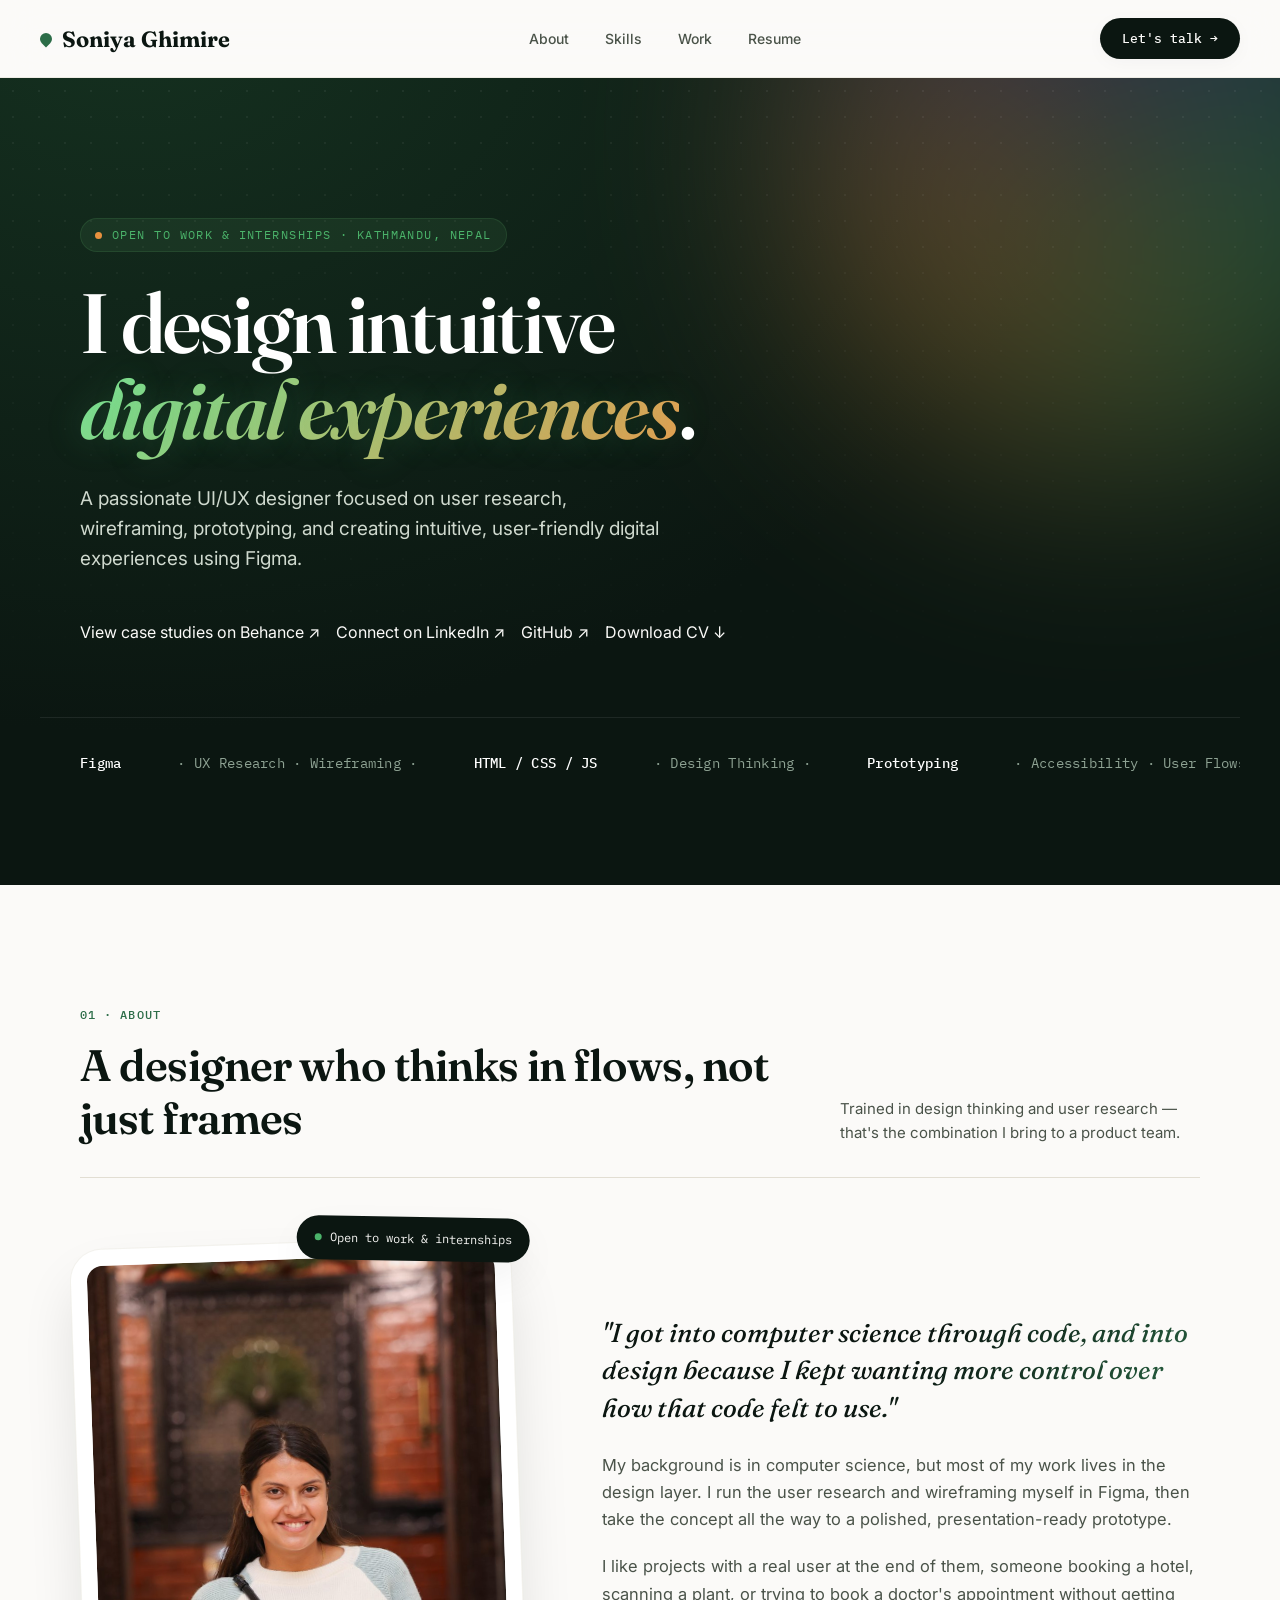
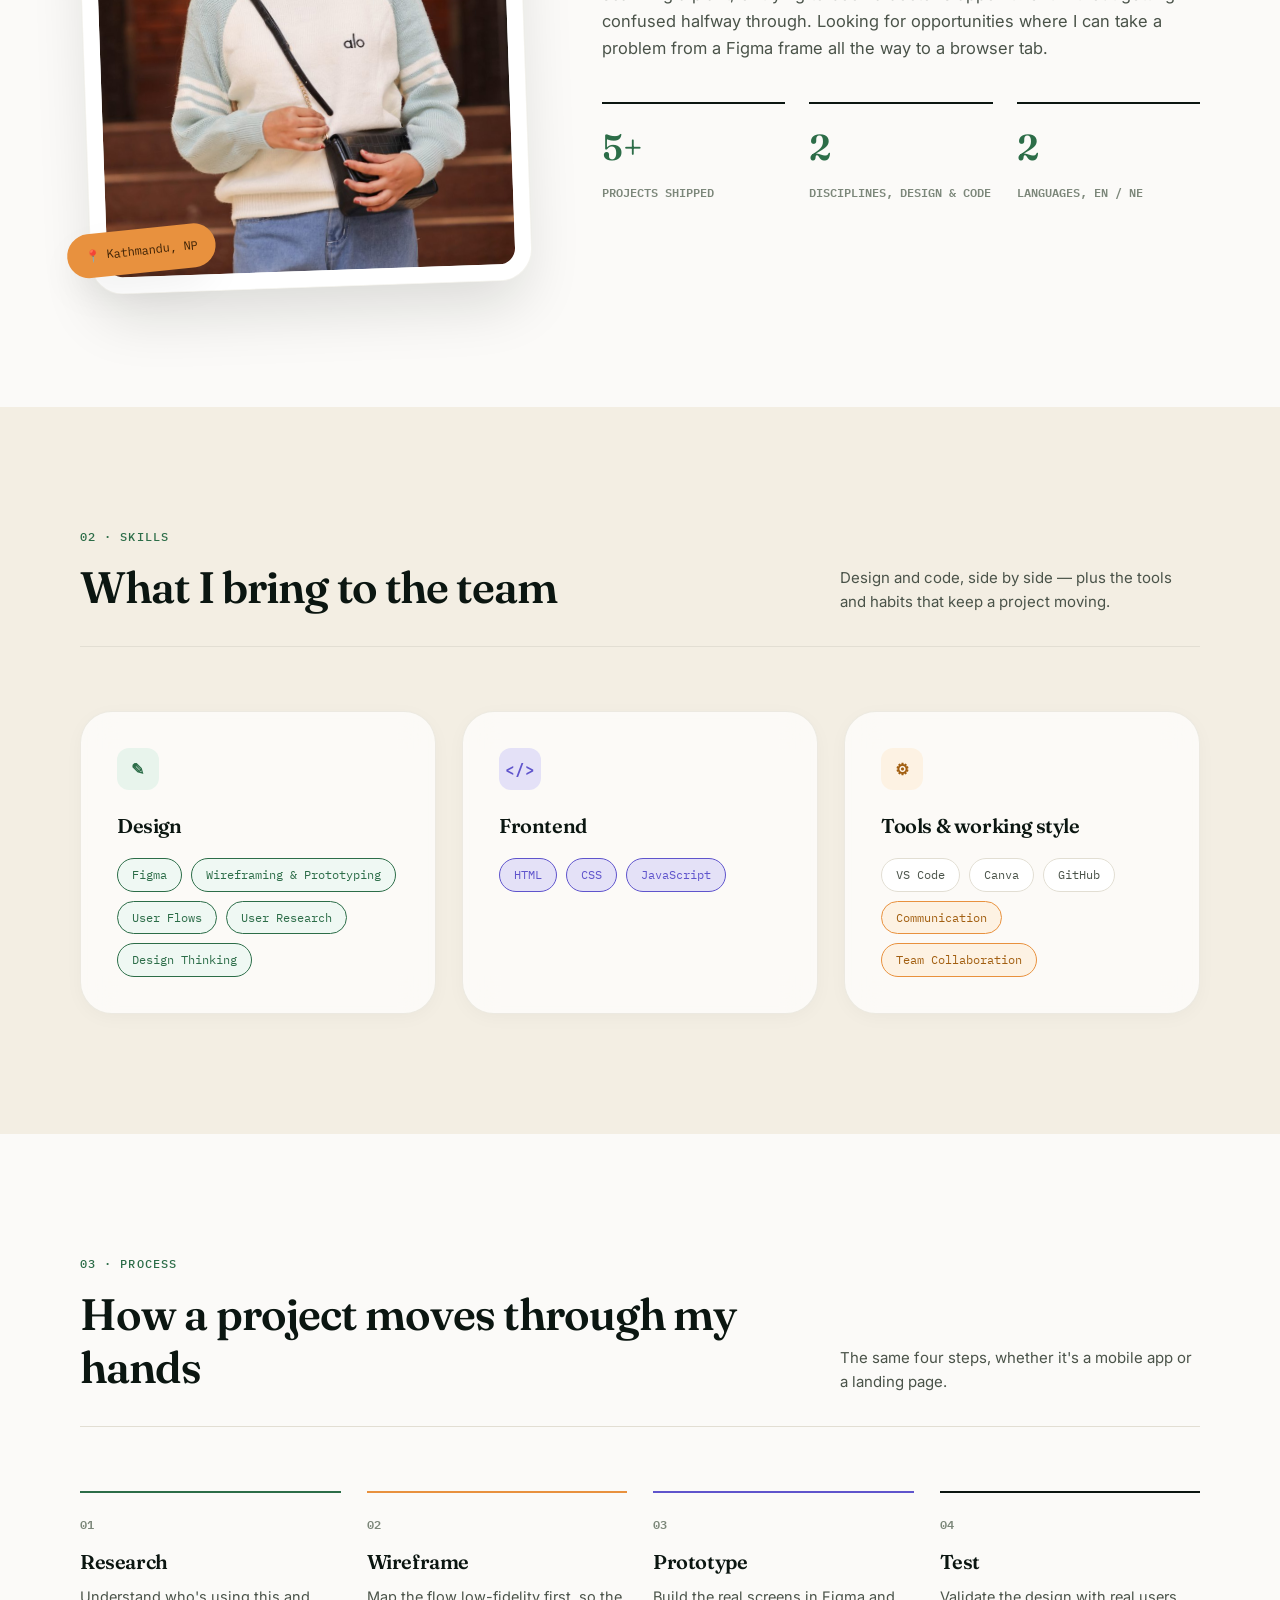
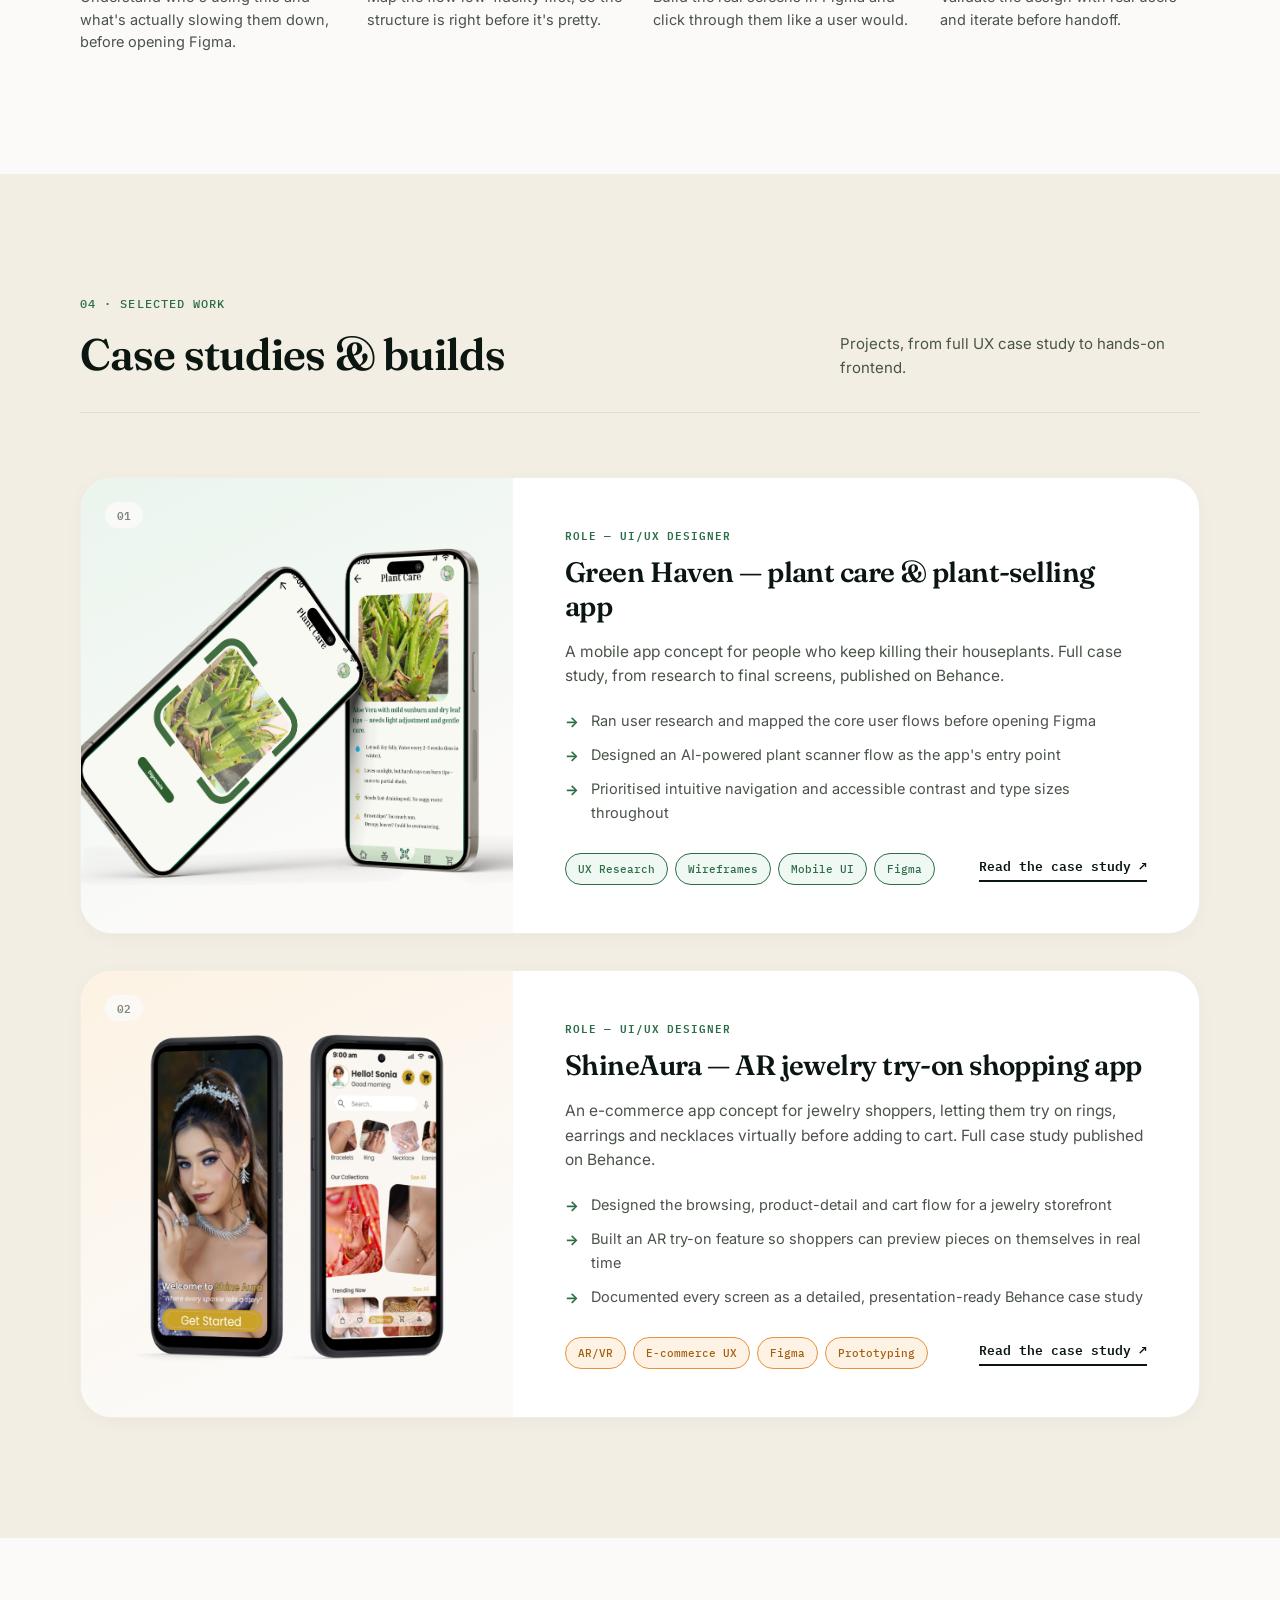
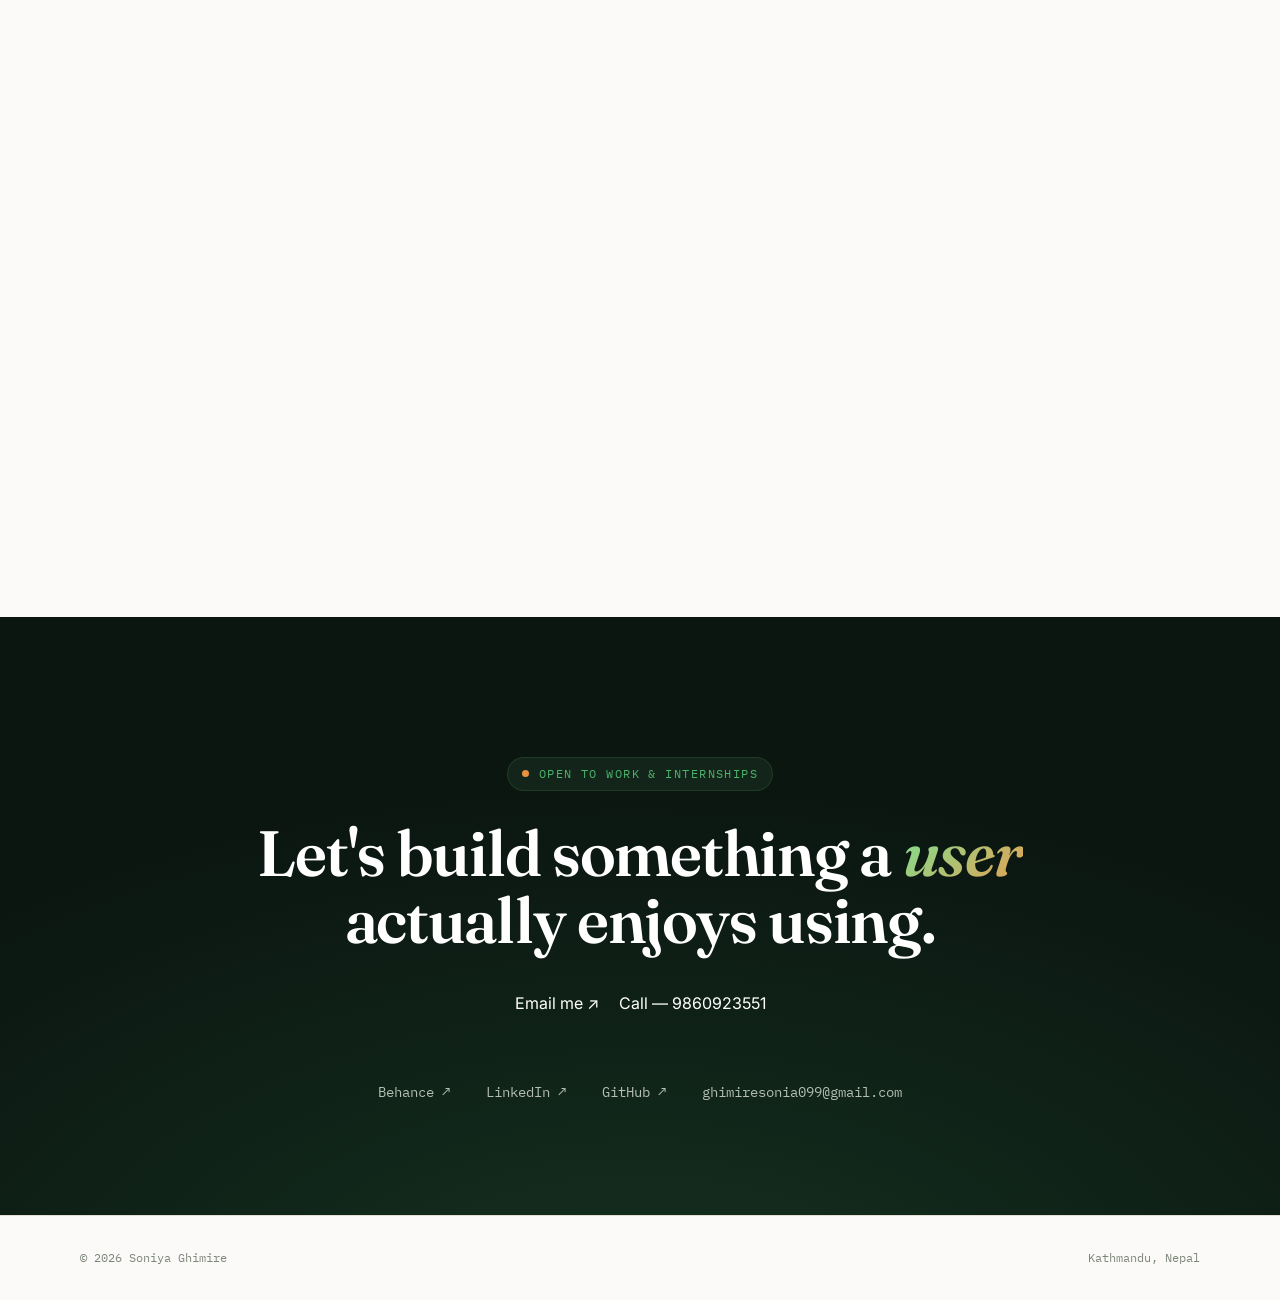
==== index.html @ 707508b6 "Update portfolio content" ====
<!DOCTYPE html>
<html lang="en">

<head>
  <meta charset="UTF-8">
  <meta name="viewport" content="width=device-width, initial-scale=1.0">
  <title>Soniya Ghimire — UI/UX &amp; Frontend Portfolio</title>
  <meta name="description"
    content="Soniya Ghimire — UI/UX designer. Case studies for Green Haven and ShineAura, built with Figma and shipped in code.">
  <link rel="icon" type="image/svg+xml"
    href="data:image/svg+xml,%3Csvg xmlns='http://www.w3.org/2000/svg' viewBox='0 0 100 100'%3E%3Crect width='100' height='100' rx='22' fill='%23122019'/%3E%3Ctext x='50' y='66' font-family='Georgia,serif' font-size='46' font-weight='700' fill='%235FB579' text-anchor='middle'%3ESG%3C/text%3E%3C/svg%3E">
  <!-- Social share preview: add a real image (e.g. images/og-cover.jpg, ~1200x630px — a clean shot of one of your Behance covers works well)
     and uncomment these two lines so links you share on LinkedIn/WhatsApp show a proper preview card instead of a blank one. -->
  <!-- <meta property="og:title" content="Soniya Ghimire — UI/UX & Frontend Portfolio"> -->
  <!-- <meta property="og:description" content="Case studies for Green Haven and ShineAura, designed in Figma and shipped in code."> -->
  <!-- <meta property="og:image" content="images/og-cover.jpg"> -->
  <!-- <meta property="og:type" content="website"> -->
  <link rel="preconnect" href="https://fonts.googleapis.com">
  <link rel="preconnect" href="https://fonts.gstatic.com" crossorigin>
  <link
    href="https://fonts.googleapis.com/css2?family=Fraunces:opsz,wght@9..144,300;9..144,450;9..144,600;9..144,680&family=Inter:wght@400;500;600;700&family=IBM+Plex+Mono:wght@400;500&display=swap"
    rel="stylesheet">
  <link rel="stylesheet" href="portfolio.css">
</head>

<body>

  <header>
    <div class="wrap nav">
      <div class="logo"><span class="logo-mark" aria-hidden="true"></span>Soniya Ghimire</div>
      <ul class="nav-links">
        <li><a href="#about">About</a></li>
        <li><a href="#skills">Skills</a></li>
        <li><a href="#work">Work</a></li>
        <li><a href="#resume">Resume</a></li>
      </ul>
      <a class="nav-cta" href="#contact">Let's talk →</a>
    </div>
  </header>

  <main>
    <!-- ================= HERO ================= -->
    <section class="hero">
      <div class="wrap hero-inner">
        <span class="eyebrow mono">Open to work &amp; internships · Kathmandu, Nepal</span>
        <h1>I design intuitive<br><em>digital experiences</em>.</h1>
        <p class="hero-sub">A passionate UI/UX designer focused on user research, wireframing, prototyping, and creating
          intuitive, user-friendly digital experiences using Figma.</p>
        <div class="hero-actions">
          <a class="btn btn-primary" href="https://www.behance.net/soniaghimire" target="_blank" rel="noopener">View
            case studies on Behance ↗</a>
          <a class="btn btn-ghost-dark" href="https://www.linkedin.com/in/sonia-ghimire-8943b5285" target="_blank"
            rel="noopener">Connect on LinkedIn ↗</a>
          <a class="btn btn-ghost-dark" href="https://github.com/ghimiresonia099" target="_blank" rel="noopener">
            GitHub ↗
          </a>
          <!-- CV DOWNLOAD: place your real CV PDF next to this HTML file named "Both.pdf",
             or replace the href with a Google Drive / Dropbox share link. -->
          <a class="btn btn-ghost-dark" href="Both.pdf" target="_blank" rel="noopener">Download CV ↓</a>
        </div>
      </div>
      <div class="wrap marquee-wrap">
        <div class="marquee mono" aria-hidden="true">
          <span><b>Figma</b> · UX Research · Wireframing · <b>HTML / CSS / JS</b> · Design Thinking · <b>Prototyping</b>
            · Accessibility · User Flows · GitHub ·</span>
          <span><b>Figma</b> · UX Research · Wireframing · <b>HTML / CSS / JS</b> · Design Thinking · <b>Prototyping</b>
            · Accessibility · User Flows · GitHub ·</span>
        </div>
      </div>
    </section>

    <!-- ================= ABOUT (photo lives here) ================= -->
    <section class="section-pad about" id="about">
      <div class="wrap">
        <div class="section-head reveal">
          <div>
            <span class="section-tag">01 · About</span>
            <h2>A designer who thinks in flows, not just frames</h2>
          </div>
          <p>Trained in design thinking and user research — that's the combination I bring to a product team.</p>
        </div>

        <div class="about-grid">
          <div class="about-photo-wrap reveal">
            <div class="about-photo-card">
              <div class="about-photo">
                <!-- Embedded so the photo always renders, even without an images/ folder next to this file -->
                <img
                  src="[data-uri]"
                  alt="Portrait of Soniya Ghimire">
              </div>
              <span class="badge-float badge-top"><span class="dot"></span>Open to work &amp; internships</span>
              <span class="badge-float badge-bottom">📍 Kathmandu, NP</span>
            </div>
          </div>

          <div class="about-copy reveal">
            <p class="kicker">"I got into computer science through code, and into design because I kept wanting more
              control over how that code felt to use."</p>
            <p>My background is in computer science, but most of my work lives in the design layer. I run the user
              research and wireframing myself in Figma, then take the concept all the way to a polished,
              presentation-ready prototype.</p>
            <p>I like projects with a real user at the end of them, someone booking a hotel, scanning a plant, or
              trying to book a doctor's appointment without getting confused halfway through. Looking for opportunities
              where I can take a problem from a Figma frame all the way to a browser tab.</p>

            <div class="stat-row">
              <div class="stat"><b>5+</b><span>Projects shipped</span></div>
              <div class="stat"><b>2</b><span>Disciplines, design &amp; code</span></div>
              <div class="stat"><b>2</b><span>Languages, EN / NE</span></div>
            </div>
          </div>
        </div>
      </div>
    </section>

    <!-- ================= SKILLS ================= -->
    <section class="section-pad" id="skills" style="background:var(--cream-2);">
      <div class="wrap">
        <div class="section-head reveal">
          <div>
            <span class="section-tag">02 · Skills</span>
            <h2>What I bring to the team</h2>
          </div>
          <p>Design and code, side by side — plus the tools and habits that keep a project moving.</p>
        </div>

        <div class="skills-grid reveal">
          <div class="skill-card emerald">
            <div class="icon-dot mono">✎</div>
            <h3>Design</h3>
            <div class="chips">
              <span class="chip emerald">Figma</span>
              <span class="chip emerald">Wireframing &amp; Prototyping</span>
              <span class="chip emerald">User Flows</span>
              <span class="chip emerald">User Research</span>
              <span class="chip emerald">Design Thinking</span>
            </div>
          </div>

          <div class="skill-card violet">
            <div class="icon-dot mono">&lt;/&gt;</div>
            <h3>Frontend</h3>
            <div class="chips">
              <span class="chip violet">HTML</span>
              <span class="chip violet">CSS</span>
              <span class="chip violet">JavaScript</span>
            </div>
          </div>

          <div class="skill-card apricot">
            <div class="icon-dot mono">⚙</div>
            <h3>Tools &amp; working style</h3>
            <div class="chips">
              <span class="chip">VS Code</span>
              <span class="chip">Canva</span>
              <span class="chip">GitHub</span>
              <span class="chip apricot">Communication</span>
              <span class="chip apricot">Team Collaboration</span>
            </div>
          </div>
        </div>
      </div>
    </section>

    <!-- ================= PROCESS ================= -->
    <section class="section-pad">
      <div class="wrap">
        <div class="section-head reveal">
          <div>
            <span class="section-tag">03 · Process</span>
            <h2>How a project moves through my hands</h2>
          </div>
          <p>The same four steps, whether it's a mobile app or a landing page.</p>
        </div>

        <div class="process-grid reveal">
          <div class="process-step">
            <span class="process-num mono">01</span>
            <h3>Research</h3>
            <p>Understand who's using this and what's actually slowing them down, before opening Figma.</p>
          </div>
          <div class="process-step">
            <span class="process-num mono">02</span>
            <h3>Wireframe</h3>
            <p>Map the flow low-fidelity first, so the structure is right before it's pretty.</p>
          </div>
          <div class="process-step">
            <span class="process-num mono">03</span>
            <h3>Prototype</h3>
            <p>Build the real screens in Figma and click through them like a user would.</p>
          </div>
          <div class="process-step">
            <span class="process-num mono">04</span>
            <h3>Test</h3>
            <p>Validate the design with real users and iterate before handoff.</p>
          </div>
        </div>
      </div>
    </section>

    <section class="section-pad work" id="work">
      <div class="wrap">
        <div class="section-head reveal">
          <div>
            <span class="section-tag">04 · Selected Work</span>
            <h2>Case studies &amp; builds</h2>
          </div>
          <p>Projects, from full UX case study to hands-on frontend.</p>
        </div>

        <div class="work-list">

          <!-- Green Haven -->
          <article class="work-card reveal">
            <div class="work-visual">
              <span class="work-index mono">01</span>

              <img src="images/green.jpg" alt="Green Haven plant care app mockup screens">



            </div>
            <div class="work-body">
              <span class="work-role mono">Role — UI/UX Designer</span>
              <h3>Green Haven — plant care &amp; plant-selling app</h3>
              <p>A mobile app concept for people who keep killing their houseplants. Full case study, from research to
                final screens, published on Behance.</p>
              <ul class="work-list-items">
                <li>Ran user research and mapped the core user flows before opening Figma</li>
                <li>Designed an AI-powered plant scanner flow as the app's entry point</li>
                <li>Prioritised intuitive navigation and accessible contrast and type sizes throughout</li>
              </ul>
              <div class="work-footer">
                <div class="work-tags">
                  <span class="chip emerald">UX Research</span>
                  <span class="chip emerald">Wireframes</span>
                  <span class="chip emerald">Mobile UI</span>
                  <span class="chip emerald">Figma</span>
                </div>
                <a class="work-link" href="https://www.behance.net/gallery/231453315/GreenHeaven-Plant-App-UIUX-Design"
                  target="_blank" rel="noopener">Read the case study ↗</a>
              </div>
            </div>
          </article>

          <!-- ShineAura -->
          <article class="work-card reveal">
            <div class="work-visual v-apricot">
              <span class="work-index mono">02</span>

              <img src="images/shineaura.png" alt="ShineAura AR jewelry try-on app mockup screens">

            </div>
            <div class="work-body">
              <span class="work-role mono">Role — UI/UX Designer</span>
              <h3>ShineAura — AR jewelry try-on shopping app</h3>
              <p>An e-commerce app concept for jewelry shoppers, letting them try on rings, earrings and necklaces
                virtually before adding to cart. Full case study published on Behance.</p>
              <ul class="work-list-items">
                <li>Designed the browsing, product-detail and cart flow for a jewelry storefront</li>
                <li>Built an AR try-on feature so shoppers can preview pieces on themselves in real time</li>
                <li>Documented every screen as a detailed, presentation-ready Behance case study</li>
              </ul>
              <div class="work-footer">
                <div class="work-tags">
                  <span class="chip apricot">AR/VR</span>
                  <span class="chip apricot">E-commerce UX</span>
                  <span class="chip apricot">Figma</span>
                  <span class="chip apricot">Prototyping</span>
                </div>
                <a class="work-link"
                  href="https://www.behance.net/gallery/252383033/ShineAura-AR-Jewelry-Try-On-Shopping-App"
                  target="_blank" rel="noopener">Read the case study ↗</a>
              </div>
            </div>
          </article>

        </div>
      </div>
    </section>

    <!-- ================= RESUME ================= -->
    <section class="section-pad" id="resume">
      <div class="wrap">
        <div class="section-head reveal">
          <div>
            <span class="section-tag">05 · Resume</span>
            <h2>Everything in one page</h2>
          </div>
          <p>Skills, tools and project history, ready to attach to an application.</p>
        </div>

        <div class="resume-card reveal" style="max-width:640px;">
          <div>
            <h3>Want the full resume?</h3>
            <p>Every project, tool and detail from this page, laid out as a one-page CV — ready to download or attach
              directly.</p>
          </div>
          <!-- Same file as the hero button above — keep both pointing at the same PDF -->
          <a class="btn btn-primary" href="Both.pdf" target="_blank" rel="noopener">Download CV (PDF) ↓</a>
        </div>
      </div>
    </section>

    <!-- ================= CONTACT ================= -->
    <section class="contact" id="contact">
      <div class="wrap">
        <span class="eyebrow mono">Open to work &amp; internships</span>
        <h2>Let's build something a <em>user</em><br>actually enjoys using.</h2>
        <div class="contact-actions">
          <a class="btn btn-primary" href="mailto:ghimiresonia099@gmail.com">Email me ↗</a>
          <a class="btn btn-ghost-dark" href="tel:9860923551">Call — 9860923551</a>
        </div>
        <div class="contact-links">
          <a href="https://www.behance.net/soniaghimire" target="_blank" rel="noopener">Behance ↗</a>
          <a href="https://www.linkedin.com/in/sonia-ghimire-8943b5285" target="_blank" rel="noopener">LinkedIn ↗</a>
          <a href="https://github.com/ghimiresonia099" target="_blank" rel="noopener">GitHub ↗</a>
          <a href="mailto:ghimiresonia099@gmail.com">ghimiresonia099@gmail.com</a>
        </div>
      </div>
    </section>
  </main>

  <footer>
    <div class="wrap footer-row">
      <span>© 2026 Soniya Ghimire</span>
      <span>Kathmandu, Nepal</span>
    </div>
  </footer>

  <script>
    var els = document.querySelectorAll('.reveal');
    if ('IntersectionObserver' in window) {
      var io = new IntersectionObserver(function (entries) {
        entries.forEach(function (e) {
          if (e.isIntersecting) { e.target.classList.add('in'); io.unobserve(e.target); }
        });
      }, { threshold: 0.12 });
      els.forEach(function (el) { io.observe(el); });
    } else {
      els.forEach(function (el) { el.classList.add('in'); });
    }
  </script>

</body>

</html>
---- portfolio.css ----
:root{
  --ink:#0b1611;
  --ink-2:#13241b;
  --paper:#fbfaf8;
  --paper-card:#ffffff;
  --cream-2:#f3eee3;
  --emerald:#2c6d48;
  --emerald-bright:#4bb36a;
  --apricot:#e8913e;
  --apricot-2:#fcd1a3;
  --violet:#5f54cc;
  --violet-2:#e4e1f7;
  --line:#e2ded3;
  --line-dark:rgba(255,255,255,0.08);
  --text-soft:#4a5349;
  --text-faint:#7c877a;
  
  --radius:16px;
  --radius-sm:8px;
  --radius-lg:32px;
  --radius-full:9999px;
  
  --shadow-sm:0 4px 20px -2px rgba(11,22,17,0.04);
  --shadow-md:0 16px 40px -6px rgba(11,22,17,0.08);
  --shadow-lg:0 30px 60px -10px rgba(11,22,17,0.14);
  
  --transition:all 0.4s cubic-bezier(0.16, 1, 0.3, 1);
}

*{box-sizing:border-box;}
html{scroll-behavior:smooth;}
@media (prefers-reduced-motion: reduce){
  html{scroll-behavior:auto;}
  *{animation-duration:0.001ms !important; animation-iteration-count:1 !important; transition-duration:0.001ms !important;}
}

body{
  margin:0;
  background:var(--paper);
  color:var(--ink);
  font-family:'Inter',sans-serif;
  font-size:16px;
  line-height:1.65;
  -webkit-font-smoothing:antialiased;
  overflow-x:hidden;
}

/* Custom Scrollbar */
::-webkit-scrollbar {
  width: 10px;
}
::-webkit-scrollbar-track {
  background: var(--paper);
}
::-webkit-scrollbar-thumb {
  background: var(--line);
  border-radius: var(--radius-full);
  border: 3px solid var(--paper);
}
::-webkit-scrollbar-thumb:hover {
  background: var(--text-faint);
}

a{color:inherit; transition:var(--transition); text-decoration:none;}
img{max-width:100%; display:block;}
::selection{background:var(--emerald-bright); color:#000;}
.mono{font-family:'IBM Plex Mono',monospace; letter-spacing:0.02em;}
.wrap{max-width:1200px; margin:0 auto; padding:0 40px;}
h1,h2,h3{font-family:'Fraunces',serif; font-weight:600; letter-spacing:-0.02em; margin:0; line-height:1.2;}
em{font-style:italic;}

a:focus-visible, button:focus-visible{outline:2px solid var(--violet); outline-offset:3px;}

.reveal{opacity:0; transform:translateY(30px); transition:opacity 1.2s cubic-bezier(0.16, 1, 0.3, 1), transform 1.2s cubic-bezier(0.16, 1, 0.3, 1);}
.reveal.in{opacity:1; transform:translateY(0);}

/* ================= HEADER ================= */
header{
  position:sticky; top:0; z-index:60;
  background:rgba(251,250,248,0.75);
  backdrop-filter:blur(20px);
  border-bottom:1px solid rgba(226,222,211,0.5);
  transition: var(--transition);
}
.nav{display:flex; align-items:center; justify-content:space-between; padding:18px 0;}
.logo{display:flex; align-items:center; gap:10px; font-family:'Fraunces',serif; font-weight:680; font-size:22px; cursor: pointer; transition:var(--transition); position:relative;}
.logo:hover {transform: translateY(-1px);}
.logo-mark{width:12px; height:12px; background:var(--emerald); border-radius:50% 50% 50% 0; transform:rotate(-45deg); transition:var(--transition);}
.logo:hover .logo-mark {transform: rotate(135deg); background: var(--apricot);}

.nav-links{display:flex; gap:36px; list-style:none; margin:0; padding:0; font-size:14px; font-weight:500;}
.nav-links a{text-decoration:none; color:var(--text-soft); position:relative; padding:6px 0;}
.nav-links a::after {
  content: "";
  position: absolute;
  bottom: 0; left: 0;
  width: 0; height: 2px;
  background: var(--emerald);
  transition: var(--transition);
}
.nav-links a:hover{color:var(--ink);}
.nav-links a:hover::after{width:100%;}

.nav-cta{
  font-family:'IBM Plex Mono',monospace; font-size:13px; font-weight:500;
  padding:10px 22px; background:var(--ink); color:var(--paper);
  border-radius:var(--radius-full); text-decoration:none; 
  box-shadow:var(--shadow-sm);
  display: inline-block;
}
.nav-cta:hover, .nav-cta:focus-visible{
  background:var(--emerald); 
  transform:translateY(-2px); 
  box-shadow:0 8px 20px rgba(44,109,72,0.25);
}

/* ================= HERO (dark) ================= */
.hero{
  position:relative;
  background:radial-gradient(120% 140% at 10% -10%, #153120 0%, var(--ink) 65%);
  color:var(--paper);
  overflow:hidden;
  padding:140px 0 110px;
}
.hero::before{
  content:"";
  position:absolute;
  top:-280px; right:-180px;
  width:680px; height:680px;
  background:conic-gradient(from 120deg, var(--emerald-bright), var(--apricot), var(--violet), var(--emerald-bright));
  filter:blur(110px);
  opacity:0.35;
  border-radius:50%;
  pointer-events:none;
  animation: orbPulse 16s ease-in-out infinite alternate;
}
@keyframes orbPulse {
  0% { transform: scale(1) rotate(0deg); opacity: 0.3; }
  50% { transform: scale(1.1) rotate(180deg); opacity: 0.4; }
  100% { transform: scale(0.9) rotate(360deg); opacity: 0.35; }
}
.hero::after{
  content:"";
  position:absolute;
  inset:0;
  background-image:radial-gradient(rgba(255,255,255,0.06) 1px, transparent 1px);
  background-size:26px 26px;
  -webkit-mask-image:linear-gradient(to bottom, black, transparent 80%);
  mask-image:linear-gradient(to bottom, black, transparent 80%);
  pointer-events:none;
}
.hero-inner{position:relative; z-index:2;}
.eyebrow{
  display:inline-flex; align-items:center; gap:10px;
  font-size:12px; text-transform:uppercase; letter-spacing:0.12em;
  color:var(--emerald-bright); margin-bottom:28px;
  background: rgba(95,179,106,0.1); padding: 6px 14px; border-radius: var(--radius-full);
  border: 1px solid rgba(95,179,106,0.15);
}
.eyebrow::before{content:""; width:7px; height:7px; border-radius:50%; background:var(--apricot); flex-shrink:0; animation: indicatorPulse 2s infinite;}
@keyframes indicatorPulse {
  0% { transform: scale(0.8); opacity: 0.5; }
  50% { transform: scale(1.2); opacity: 1; }
  100% { transform: scale(0.8); opacity: 0.5; }
}
.hero h1{
  font-size:clamp(46px, 6.8vw, 84px);
  line-height:1.02;
  max-width:980px;
  color:#fff;
}
.hero h1 em{
  color:var(--emerald-bright); 
  font-family:'Fraunces',serif; 
  text-shadow: 0 0 35px rgba(75,179,106,0.25);
  background: linear-gradient(135deg, #74e596 0%, #eb9d4f 100%);
  -webkit-background-clip: text;
  -webkit-text-fill-color: transparent;
}
.hero-sub{
  max-width:580px; margin:32px 0 44px; color:#cfd9ce; font-size:19px; line-height:1.6;
}
.hero-actions{display:flex; gap:16px; flex-wrap:wrap; margin-bottom:72px;}

/* marquee */
.marquee-wrap{
  border-top:1px solid var(--line-dark);
  padding-top:34px;
  overflow:hidden;
  position:relative;
  z-index:2;
}
.marquee{
  display:flex; gap:56px; white-space:nowrap;
  animation:scroll 32s linear infinite;
  font-family:'IBM Plex Mono',monospace;
  font-size:14px; color:#8ea293;
}
.marquee span{display:flex; align-items:center; gap:56px;}
.marquee b{color:#fff; font-weight:500;}
@keyframes scroll{ from{transform:translateX(0);} to{transform:translateX(-50%);} }

/* ================= SECTION SHARED ================= */
section{position:relative;}
.section-pad{padding:120px 0;}
.section-head{
  display:flex; justify-content:space-between; align-items:flex-end; gap:32px;
  margin-bottom:64px; border-bottom:1px solid var(--line); padding-bottom:32px;
}
.section-tag{
  font-family:'IBM Plex Mono',monospace; font-size:12px; color:var(--emerald);
  text-transform:uppercase; letter-spacing:0.09em; display:block; margin-bottom:14px;
  font-weight: 500;
}
.section-head h2{font-size:clamp(30px, 3.6vw, 44px); color: var(--ink);}
.section-head p{max-width:360px; color:var(--text-soft); font-size:15px; margin:0; line-height:1.6;}

/* ================= ABOUT ================= */
.about{background:var(--paper);}
.about-grid{
  display:grid;
  grid-template-columns:0.85fr 1.15fr;
  gap:80px;
  align-items:center;
}
.about-photo-wrap{position:relative;}
.about-photo-card{
  position:relative;
  background:var(--paper-card);
  border-radius:var(--radius-lg);
  padding:16px;
  box-shadow:var(--shadow-lg);
  transform:rotate(-2deg);
  border: 1px solid rgba(226,222,211,0.4);
  transition: var(--transition);
}
.about-photo-card:hover {
  transform: rotate(0deg) scale(1.02);
}
.about-photo{
  border-radius:var(--radius);
  overflow:hidden;
}
.about-photo img{width:100%; height:auto; display:block;}
.badge-float{
  position:absolute;
  background:var(--ink);
  color:var(--paper);
  font-family:'IBM Plex Mono',monospace;
  font-size:12px;
  padding:12px 18px;
  border-radius:var(--radius-full);
  display:flex;
  align-items:center;
  gap:8px;
  box-shadow:var(--shadow-md);
  white-space:nowrap;
  animation: badgeFloatY 4s ease-in-out infinite alternate;
}
.badge-float .dot{width:7px; height:7px; border-radius:50%; background:var(--emerald-bright); flex-shrink:0;}
.badge-top{
  top:-22px; right:-20px; 
  transform:rotate(3deg);
}
.badge-bottom{
  bottom:20px; left:-24px; 
  background:var(--apricot); color:#3c2105; 
  transform:rotate(-4deg);
  animation-name: badgeFloatX;
  animation-duration: 4.5s;
}
@keyframes badgeFloatY {
  0% { transform: translateY(0) rotate(3deg); }
  100% { transform: translateY(-8px) rotate(1deg); }
}
@keyframes badgeFloatX {
  0% { transform: translateY(0) rotate(-4deg); }
  100% { transform: translateY(-8px) rotate(-2deg); }
}

.about-copy .kicker{
  font-family:'Fraunces',serif; font-style:italic; font-size:26px; font-weight:450;
  color:var(--ink); line-height:1.45; margin:0 0 24px;
  background: linear-gradient(135deg, var(--ink) 50%, var(--emerald) 100%);
  -webkit-background-clip: text;
  -webkit-text-fill-color: transparent;
}
.about-copy p{color:var(--text-soft); font-size:16.5px; margin:0 0 20px;}
.stat-row{
  display:grid; grid-template-columns:repeat(3,1fr);
  gap:24px; margin:40px 0 10px;
}
.stat{
  border-top:2px solid var(--ink); padding-top:14px;
}
.stat b{display:block; font-family:'Fraunces',serif; font-size:36px; font-weight:600; color: var(--emerald);}
.stat span{font-family:'IBM Plex Mono',monospace; font-size:11.5px; color:var(--text-faint); text-transform:uppercase; font-weight:600;}

/* ================= SKILLS ================= */
.skills-grid{
  display:grid; grid-template-columns:repeat(3,1fr); gap:26px;
}
.skill-card{
  background:rgba(255,255,255,0.7); 
  backdrop-filter: blur(16px);
  border-radius:var(--radius-lg); padding:36px;
  border:1px solid rgba(226,222,211,0.6);
  box-shadow: var(--shadow-sm);
  transition: var(--transition);
}
.skill-card:hover {
  transform: translateY(-6px);
  box-shadow: var(--shadow-md);
  background: var(--paper-card);
}
.skill-card h3{font-size:20px; margin-bottom:20px;}
.icon-dot{
  width:42px; height:42px; border-radius:12px;
  display:flex; align-items:center; justify-content:center;
  font-size:16px; margin-bottom:24px; font-weight:600;
}
.skill-card.emerald .icon-dot{background:#e8f4ec; color:var(--emerald);}
.skill-card.violet .icon-dot{background:var(--violet-2); color:var(--violet);}
.skill-card.apricot .icon-dot{background:#fdf2e3; color:#a25f11;}

/* ================= PROCESS ================= */
.process-grid{
  display:grid; grid-template-columns:repeat(4,1fr); gap:26px;
}
.process-step{
  border-top:2px solid var(--line); 
  padding-top:22px; position:relative;
  transition: var(--transition);
}
.process-step:hover {
  border-color: var(--ink);
  transform: translateY(-4px);
}
.process-num{
  font-size:12px; color:var(--text-faint); display:block; margin-bottom:16px; font-weight: 600;
}
.process-step h3{font-size:20px; margin-bottom:12px;}
.process-step p{color:var(--text-soft); font-size:14.5px; margin:0; line-height:1.55;}

.process-step:nth-child(1){border-top-color:var(--emerald);}
.process-step:nth-child(2){border-top-color:var(--apricot);}
.process-step:nth-child(3){border-top-color:var(--violet);}
.process-step:nth-child(4){border-top-color:var(--ink);}

.chips{display:flex; flex-wrap:wrap; gap:9px;}
.chip{
  font-family:'IBM Plex Mono',monospace; font-size:12px; padding:6px 14px;
  border:1px solid var(--line); border-radius:var(--radius-full); color:var(--text-soft); background:var(--paper-card);
  transition: var(--transition);
}
.chip:hover {
  border-color: var(--text-faint);
  transform: translateY(-1px);
}
.chip.emerald{border-color:var(--emerald); color:var(--emerald); background:#eff8f3;}
.chip.violet{border-color:var(--violet); color:var(--violet); background:var(--violet-2);}
.chip.apricot{border-color:var(--apricot); color:#a25f11; background:#fdf2e3;}

/* ================= WORK ================= */
.work{background:var(--cream-2);}
.work-list{display:flex; flex-direction:column; gap:36px;}
.work-card{
  position:relative;
  padding:0;
  background:var(--paper-card);
  border-radius:var(--radius-lg);
  overflow:hidden;
  display:grid;
  grid-template-columns:0.85fr 1.35fr;
  box-shadow: var(--shadow-sm);
  border: 1px solid rgba(226,222,211,0.5);
  transition:var(--transition);
}
.work-card:hover{
  transform:translateY(-8px); 
  box-shadow:var(--shadow-lg);
}
.work-visual{
  position:relative;
  min-height:100%;
  display:flex; align-items:center; justify-content:center;
  padding:0;
  background:linear-gradient(155deg, #eaf5ee, #fbfaf8 75%);
  overflow:hidden;
}
.work-visual.v-apricot{background:linear-gradient(155deg, #fdf2e3, #fbfaf8 75%);}
.work-visual.v-violet{background:linear-gradient(155deg, var(--violet-2), #fbfaf8 75%);}

.work-visual img{
  width:100%;
  height:100%;
  min-height:280px;
  object-fit:cover;
  object-position:top center;
  transition: var(--transition);
}
.work-card:hover .work-visual img {
  transform: scale(1.04);
}
.work-visual svg{width:100%; max-width:150px; height:auto;}
.work-index{
  position:absolute; top:24px; left:24px;
  font-family:'IBM Plex Mono',monospace; font-size:11px; color:var(--text-faint);
  background:rgba(251,250,248,0.9);
  backdrop-filter: blur(8px);
  padding:4px 12px;
  border-radius:var(--radius-full);
  z-index:2;
  font-weight: 600;
}
.work-body{padding:48px 52px;}
.work-role{
  font-family:'IBM Plex Mono',monospace; font-size:11px; text-transform:uppercase;
  letter-spacing:0.08em; color:var(--emerald); margin-bottom:12px; display:block;
  font-weight:600;
}
.work-body h3{font-size:28px; margin-bottom:16px;}
.work-body p{color:var(--text-soft); font-size:15.5px; margin:0 0 20px; line-height:1.6;}

.work-list-items{list-style:none; margin:0 0 28px; padding:0; display:flex; flex-direction:column; gap:10px;}
.work-list-items li{display:flex; gap:12px; font-size:14.5px; color:var(--text-soft); align-items: flex-start;}
.work-list-items li::before{
  content:"→"; color:var(--emerald); flex-shrink:0; font-weight: bold;
  transform: translateY(1px);
}
.work-footer{display:flex; align-items:center; justify-content:space-between; flex-wrap:wrap; gap:16px;}
.work-tags{display:flex; flex-wrap:wrap; gap:7px;}
.work-tags .chip{font-size:11px; padding:6px 12px; font-weight:500;}
.work-link{
  font-family:'IBM Plex Mono',monospace; font-size:13px; font-weight:600; text-decoration:none;
  display:inline-flex; align-items:center; gap:7px; color:var(--ink);
  border-bottom:2.5px solid var(--ink); padding-bottom:3px;
  transition:var(--transition); white-space:nowrap;
}
.work-link:hover, .work-link:focus-visible{color:var(--emerald); border-color:var(--emerald); transform: translateX(2px);}

.more-grid{
  display:grid; grid-template-columns:repeat(4,1fr); gap:18px; margin-top:56px;
}
.more-item{
  background:var(--paper-card); border-radius:var(--radius); padding:26px 22px;
  border:1px solid var(--line);
  transition: var(--transition);
}
.more-item:hover{
  transform: translateY(-4px);
  box-shadow: var(--shadow-sm);
}
.more-item .mono{font-size:11px; color:var(--text-faint); text-transform:uppercase; display:block; margin-bottom:10px; font-weight:600;}
.more-item h4{font-family:'Inter',sans-serif; font-weight:600; font-size:15px; margin:0 0 8px;}
.more-item p{font-size:13px; color:var(--text-soft); margin:0; line-height:1.5;}

/* ================= RESUME ================= */
.split{display:grid; grid-template-columns:1fr 1fr; gap:32px;}
.edu-card{
  background:var(--paper-card); border-radius:var(--radius-lg); padding:38px;
  border:1px solid var(--line); border-left:5px solid var(--emerald);
  box-shadow: var(--shadow-sm);
  transition: var(--transition);
}
.edu-card:hover {
  transform: translateY(-4px);
  box-shadow: var(--shadow-md);
}
.edu-card .mono{font-size:12px; color:var(--emerald); display:block; margin-bottom:12px;}
.edu-card h3{font-size:22px; margin-bottom:10px;}
.edu-card p{color:var(--text-soft); font-size:15px; margin:6px 0;}
.langs{display:flex; gap:24px; margin-top:24px; font-family:'IBM Plex Mono',monospace; font-size:12px; color:var(--text-faint); font-weight:500;}

.resume-card{
  background:var(--ink); color:var(--paper); border-radius:var(--radius-lg); padding:42px;
  display:flex; flex-direction:column; justify-content:space-between; position:relative; overflow:hidden;
  box-shadow: var(--shadow-md);
  transition: var(--transition);
}
.resume-card:hover {
  transform: translateY(-4px);
  box-shadow: var(--shadow-lg);
}
.resume-card::before{
  content:""; position:absolute; top:-80px; right:-80px; width:280px; height:280px;
  background:var(--emerald-bright); filter:blur(90px); opacity:0.3; border-radius:50%;
}
.resume-card h3{color:#fff; font-size:24px; margin-bottom:12px; position:relative; z-index:2;}
.resume-card p{color:#c6d0c5; font-size:15px; margin:0 0 32px; max-width:340px; position:relative; z-index:2; line-height:1.6;}
.resume-card .btn{position:relative; z-index:2; align-self: flex-start;}

/* ================= CONTACT ================= */
.contact{
  text-align:center; padding:140px 0 110px;
  background:radial-gradient(120% 140% at 50% 120%, #153120 0%, var(--ink) 65%);
  color:#fff;
  overflow: hidden;
}
.contact .eyebrow{justify-content:center;}
.contact h2{
  font-size:clamp(36px,5.8vw,64px); max-width:820px; margin:0 auto 36px; line-height:1.06; color:#fff;
}
.contact h2 em{color:var(--emerald-bright); background: linear-gradient(135deg, #74e596 0%, #eb9d4f 100%);
  -webkit-background-clip: text;
  -webkit-text-fill-color: transparent;}
.contact-actions{display:flex; justify-content:center; gap:20px; flex-wrap:wrap; margin-bottom:64px;}

.contact-links{display:flex; justify-content:center; gap:36px; flex-wrap:wrap; font-family:'IBM Plex Mono',monospace; font-size:14px;}
.contact-links a{text-decoration:none; color:#b4bfb1; border-bottom:1px solid transparent; transition:var(--transition);}
.contact-links a:hover, .contact-links a:focus-visible{color:#fff; border-color:#fff;}

footer{border-top:1px solid var(--line); padding:32px 0; background:var(--paper);}
.footer-row{
  display:flex; justify-content:space-between; align-items:center;
  font-family:'IBM Plex Mono',monospace; font-size:12px; color:var(--text-faint);
  flex-wrap:wrap; gap:10px;
}

/* ================= RESPONSIVE ================= */
@media (max-width: 980px){
  .wrap{padding:0 32px;}
  .about-grid{grid-template-columns:1fr; gap:56px;}
  .about-photo-wrap{max-width:380px; margin:0 auto;}
  .work-card{grid-template-columns:1fr;}
  .work-visual{padding:0; min-height:240px;}
  .more-grid{grid-template-columns:repeat(2,1fr);}
  .skills-grid{grid-template-columns:1fr;}
  .process-grid{grid-template-columns:repeat(2,1fr); row-gap:36px;}
  .split{grid-template-columns:1fr;}
  .nav-links{display:none;}
  .section-head{flex-direction:column; align-items:flex-start;}
  .stat-row{gap:12px;}
}
@media (max-width: 560px){
  .more-grid{grid-template-columns:1fr;}
  .process-grid{grid-template-columns:1fr;}
  .hero-actions, .contact-actions{flex-direction:column; align-items:stretch;}
  .badge-top{right:-6px; top:-12px;}
  .badge-bottom{left:-10px; bottom: 10px;}
  .section-head{margin-bottom:44px;}
}
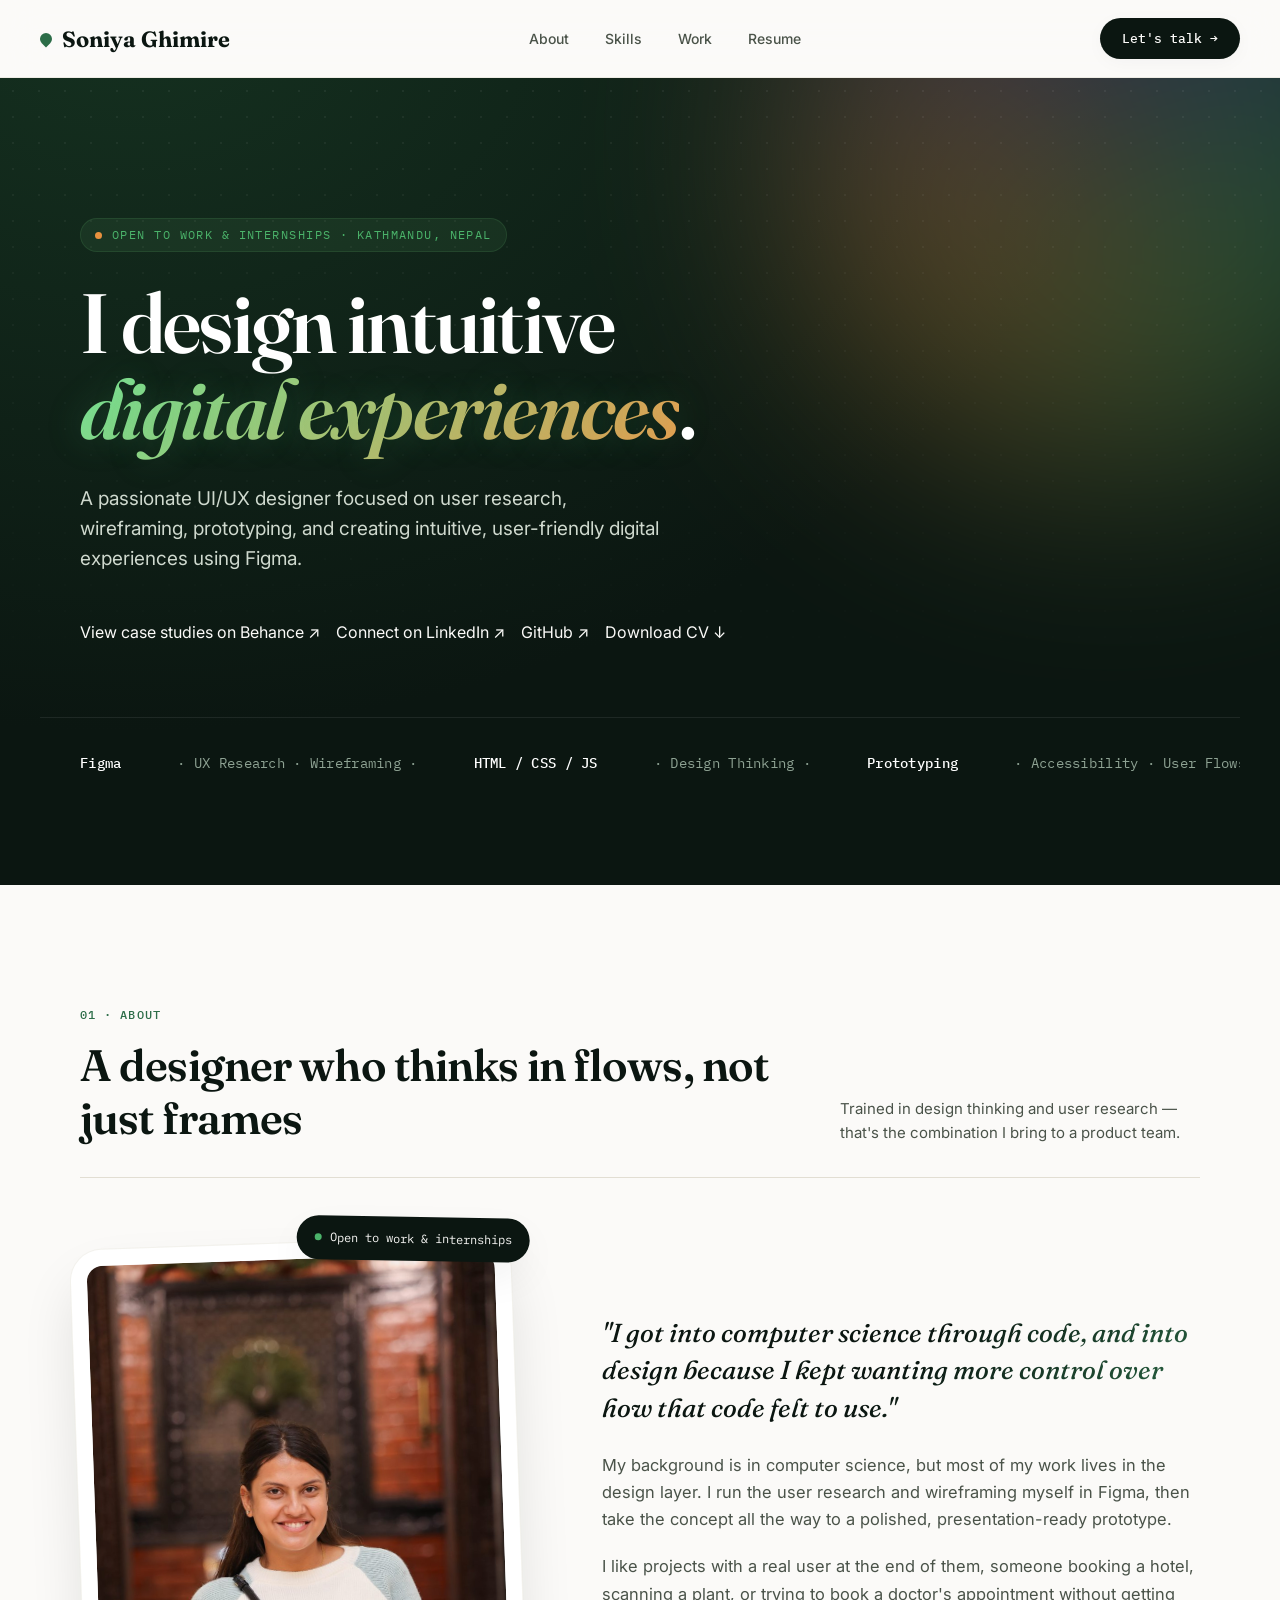
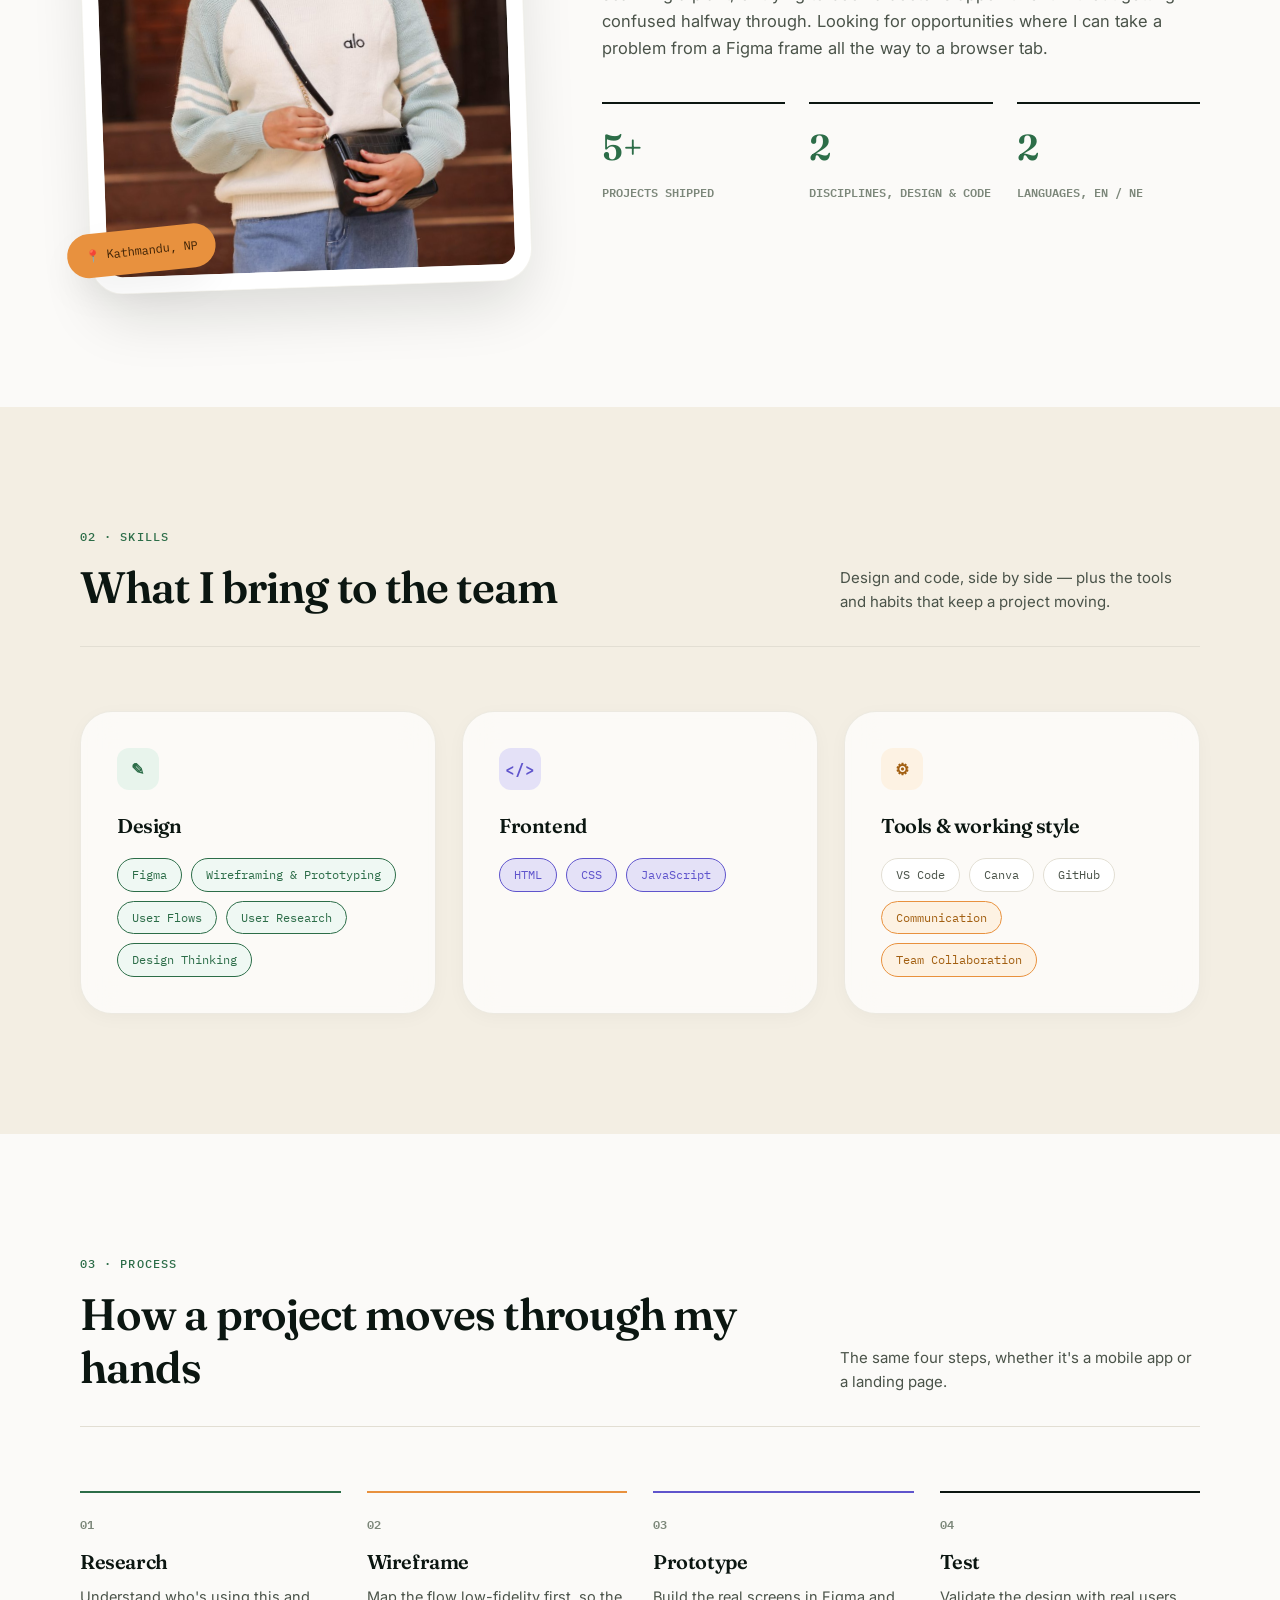
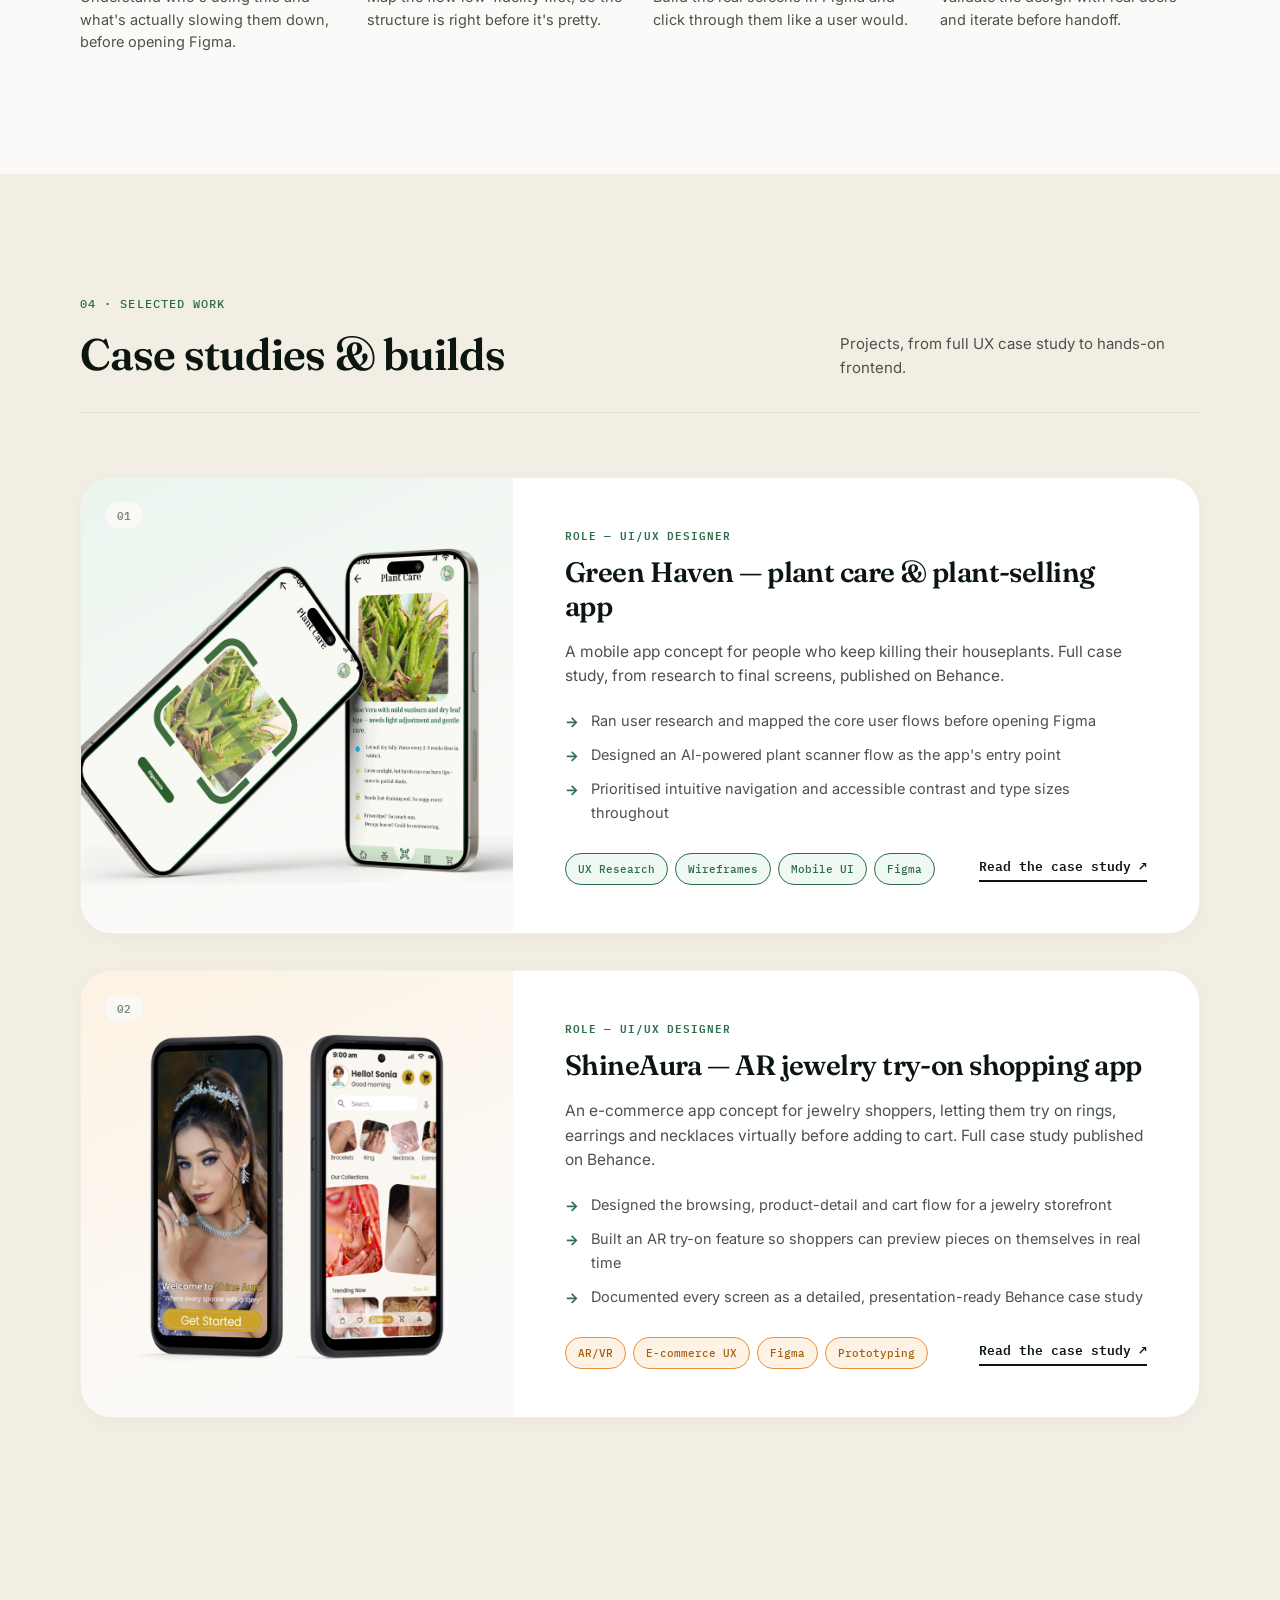
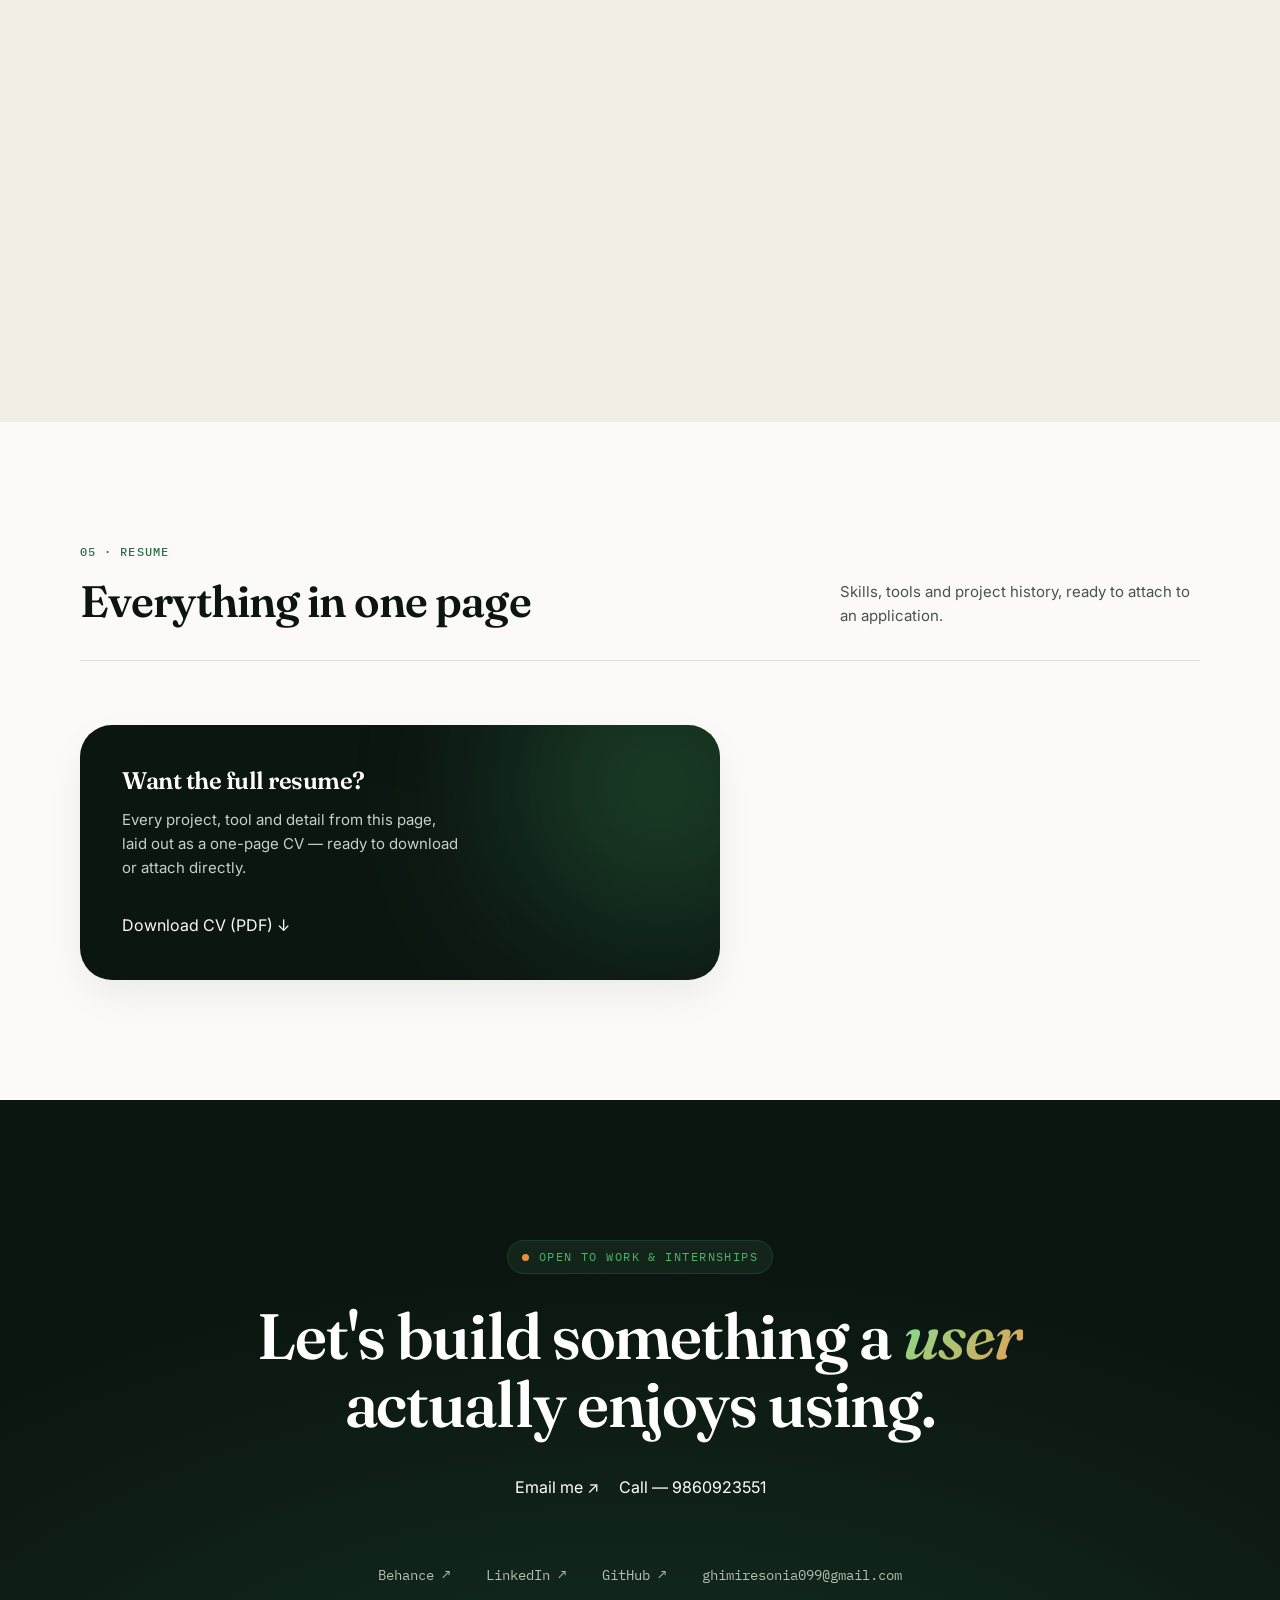
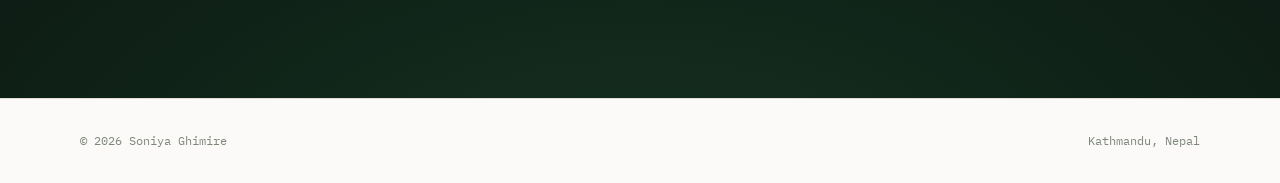
==== commit 205a8205: "Update portfolio content" ====
--- a/index.html
+++ b/index.html
@@ -275,6 +275,36 @@
               </div>
             </div>
           </article>
+          <!-- Foodmandu -->
+          <article class="work-card reveal">
+            <div class="work-visual v-violet">
+              <span class="work-index mono">03</span>
+
+              <img src="images/foodmandu.jpg" alt="Foodmandu home screen redesign mockup">
+
+            </div>
+            <div class="work-body">
+              <span class="work-role mono">Role — UI/UX Designer</span>
+              <h3>Foodmandu — home screen redesign (concept)</h3>
+              <p>A self-initiated concept redesign of select sections of Foodmandu's home screen, focused on
+                personalization and food-first visual discovery. Case study published on Behance.</p>
+              <ul class="work-list-items">
+
+                <li>Added a personalized greeting and precise delivery address to the header</li>
+                <li>Reworked the secondary row to surface restaurant listings alongside food discovery</li>
+              </ul>
+              <div class="work-footer">
+                <div class="work-tags">
+                  <span class="chip violet">UI Design</span>
+                  <span class="chip violet">Figma</span>
+                  <span class="chip violet">Mobile UI</span>
+                  <span class="chip violet">Concept Project</span>
+                </div>
+                <a class="work-link" href="https://www.behance.net/gallery/253058223/Foodmandu-Home-Screen-Redesign"
+                  target="_blank" rel="noopener">Read the case study ↗</a>
+              </div>
+            </div>
+          </article>
 
         </div>
       </div>
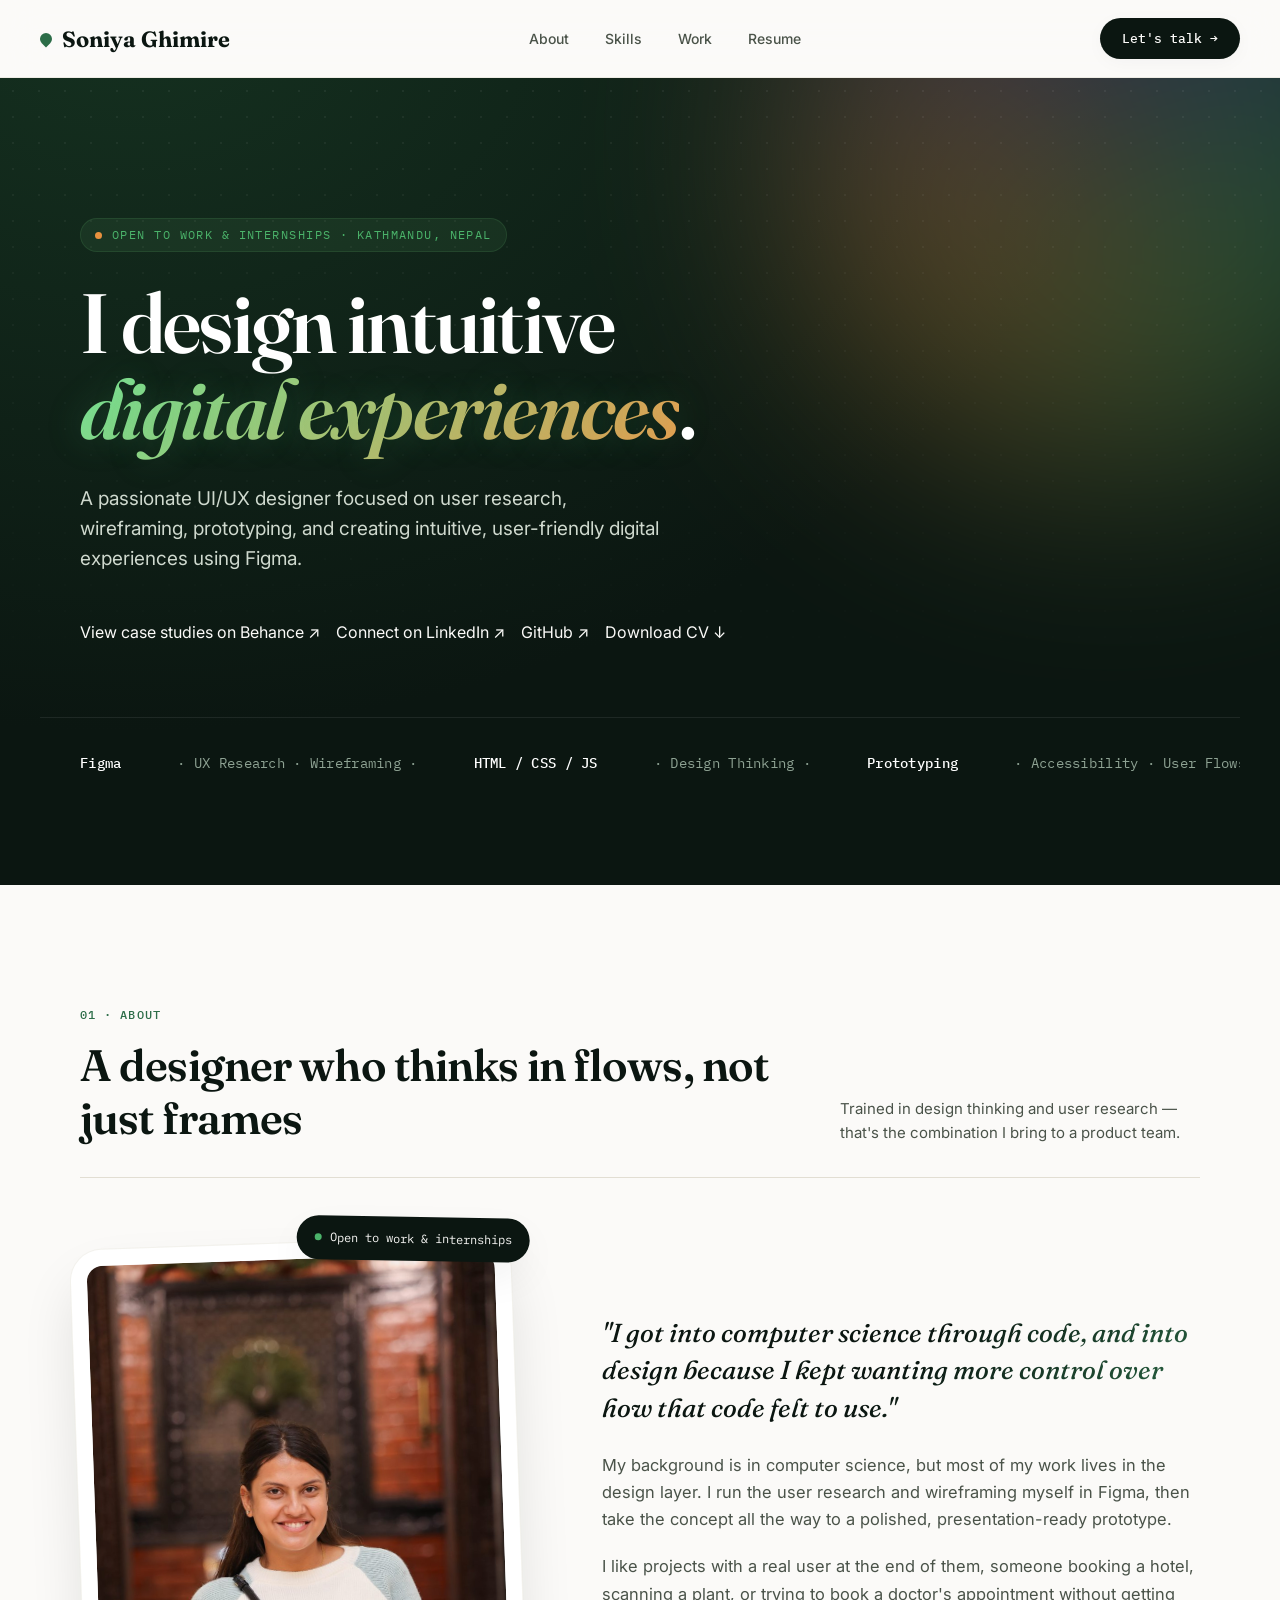
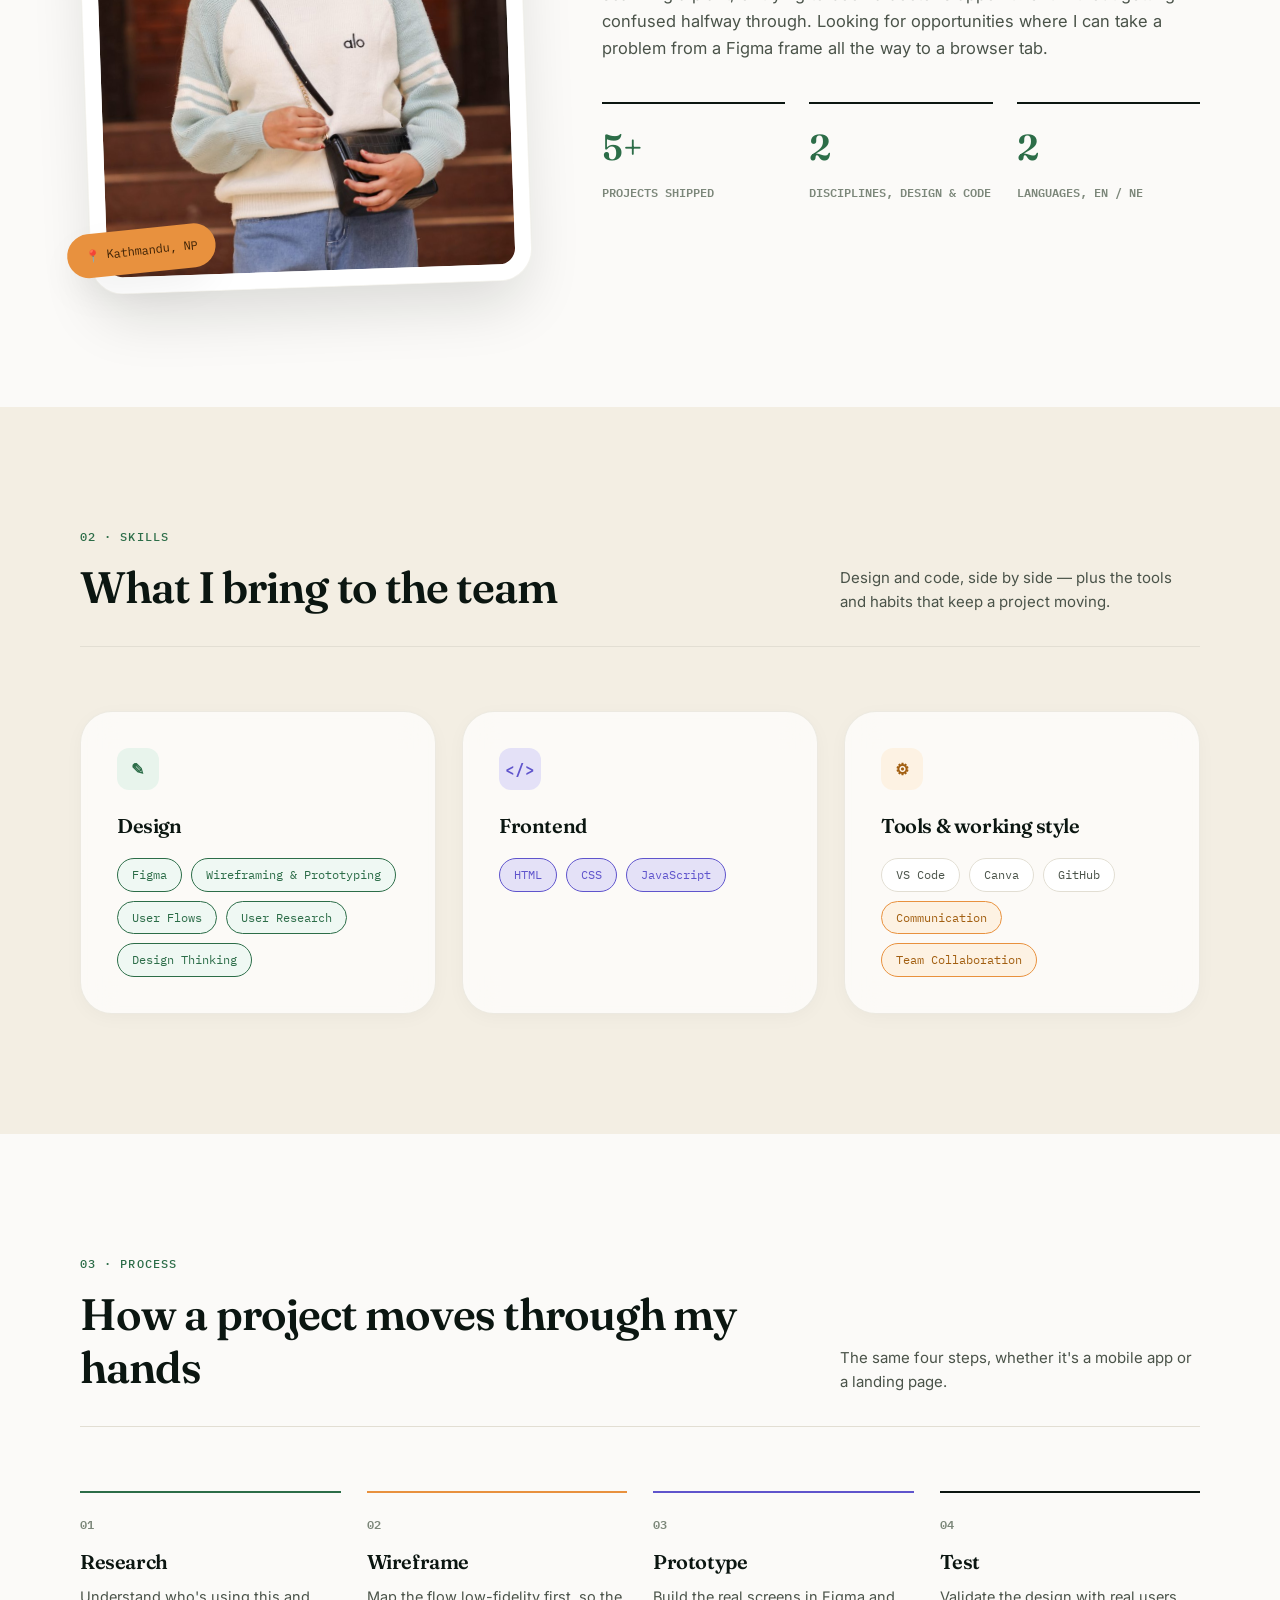
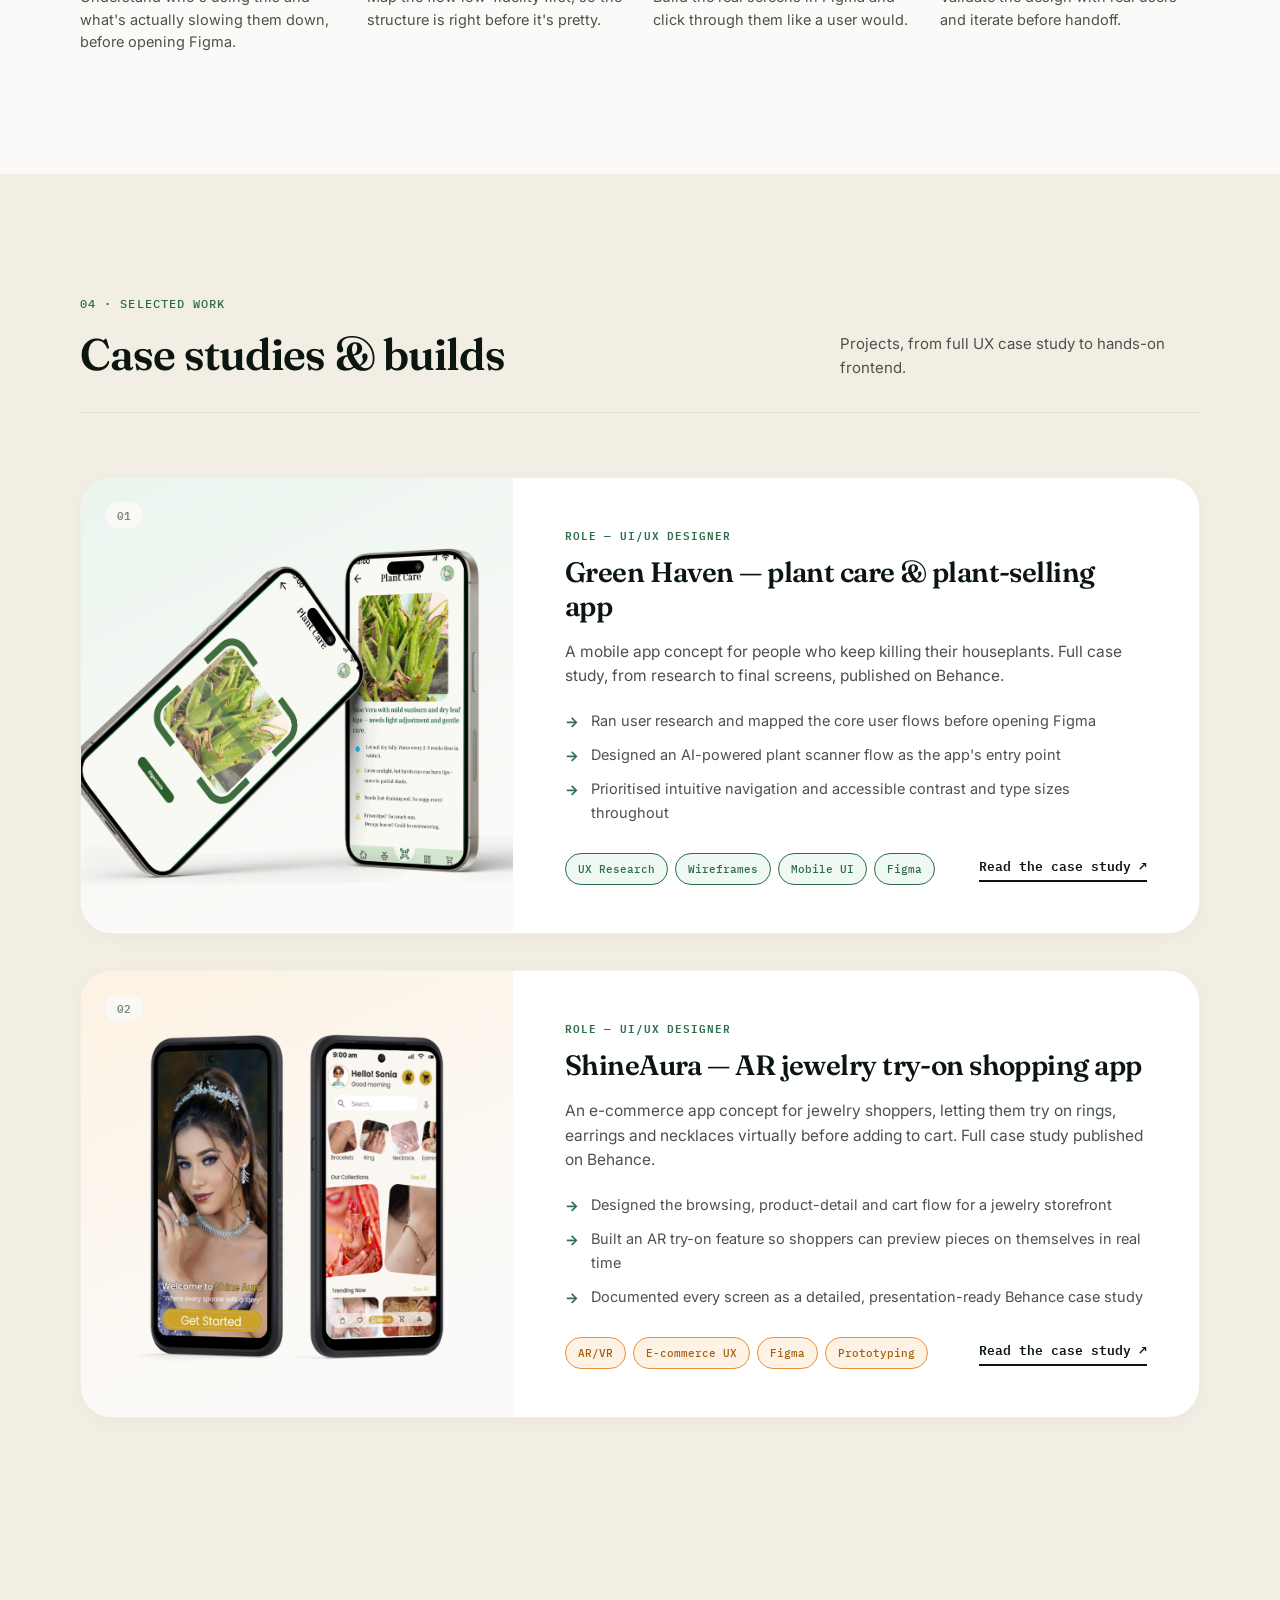
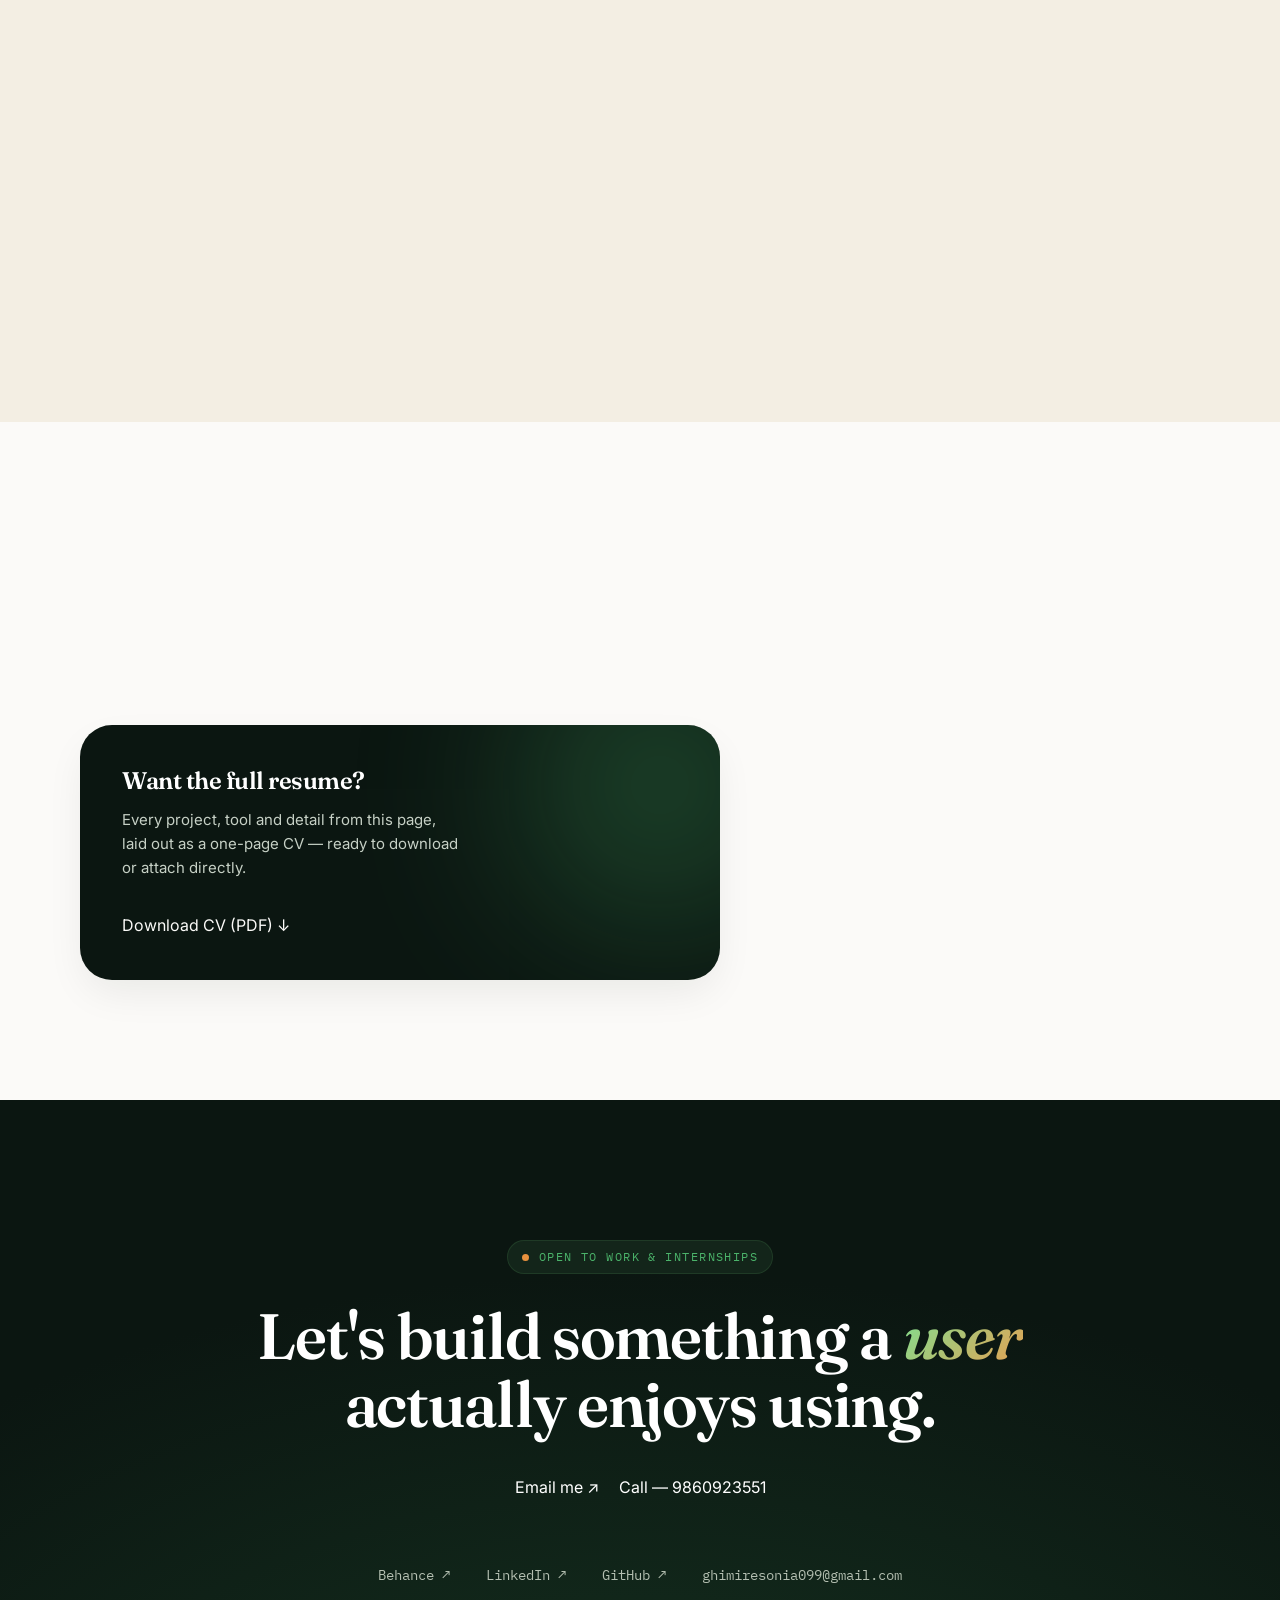
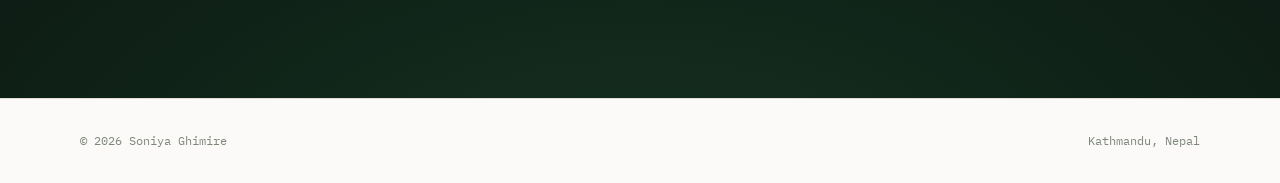
==== commit a2613eeb: "Update portfolio content" ====
--- a/index.html
+++ b/index.html
@@ -4,7 +4,7 @@
 <head>
   <meta charset="UTF-8">
   <meta name="viewport" content="width=device-width, initial-scale=1.0">
-  <title>Soniya Ghimire — UI/UX &amp; Frontend Portfolio</title>
+  <title>Soniya Ghimire — UI/UX Portfolio</title>
   <meta name="description"
     content="Soniya Ghimire — UI/UX designer. Case studies for Green Haven and ShineAura, built with Figma and shipped in code.">
   <link rel="icon" type="image/svg+xml"
@@ -280,7 +280,7 @@
             <div class="work-visual v-violet">
               <span class="work-index mono">03</span>
 
-              <img src="images/foodmandu.jpg" alt="Foodmandu home screen redesign mockup">
+              <img src="images/foodmandu.png" alt="Foodmandu home screen redesign mockup">
 
             </div>
             <div class="work-body">
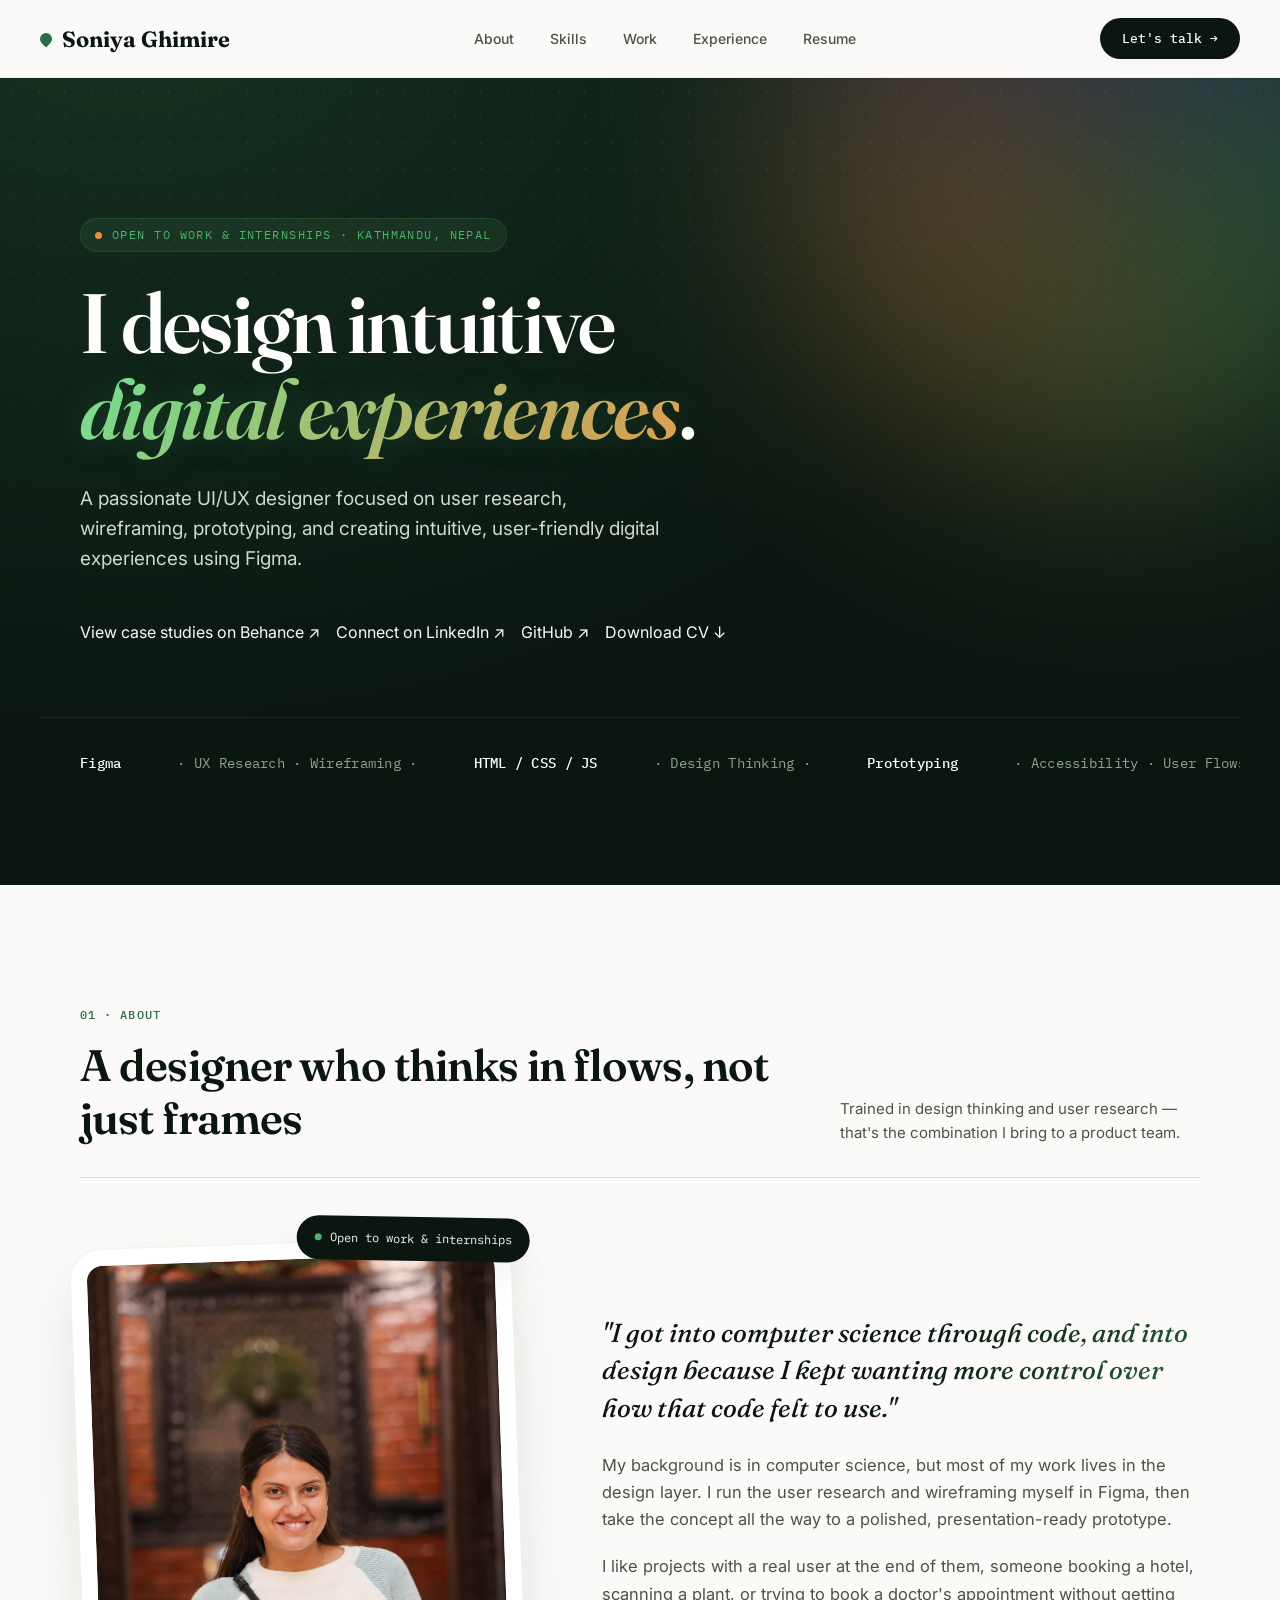
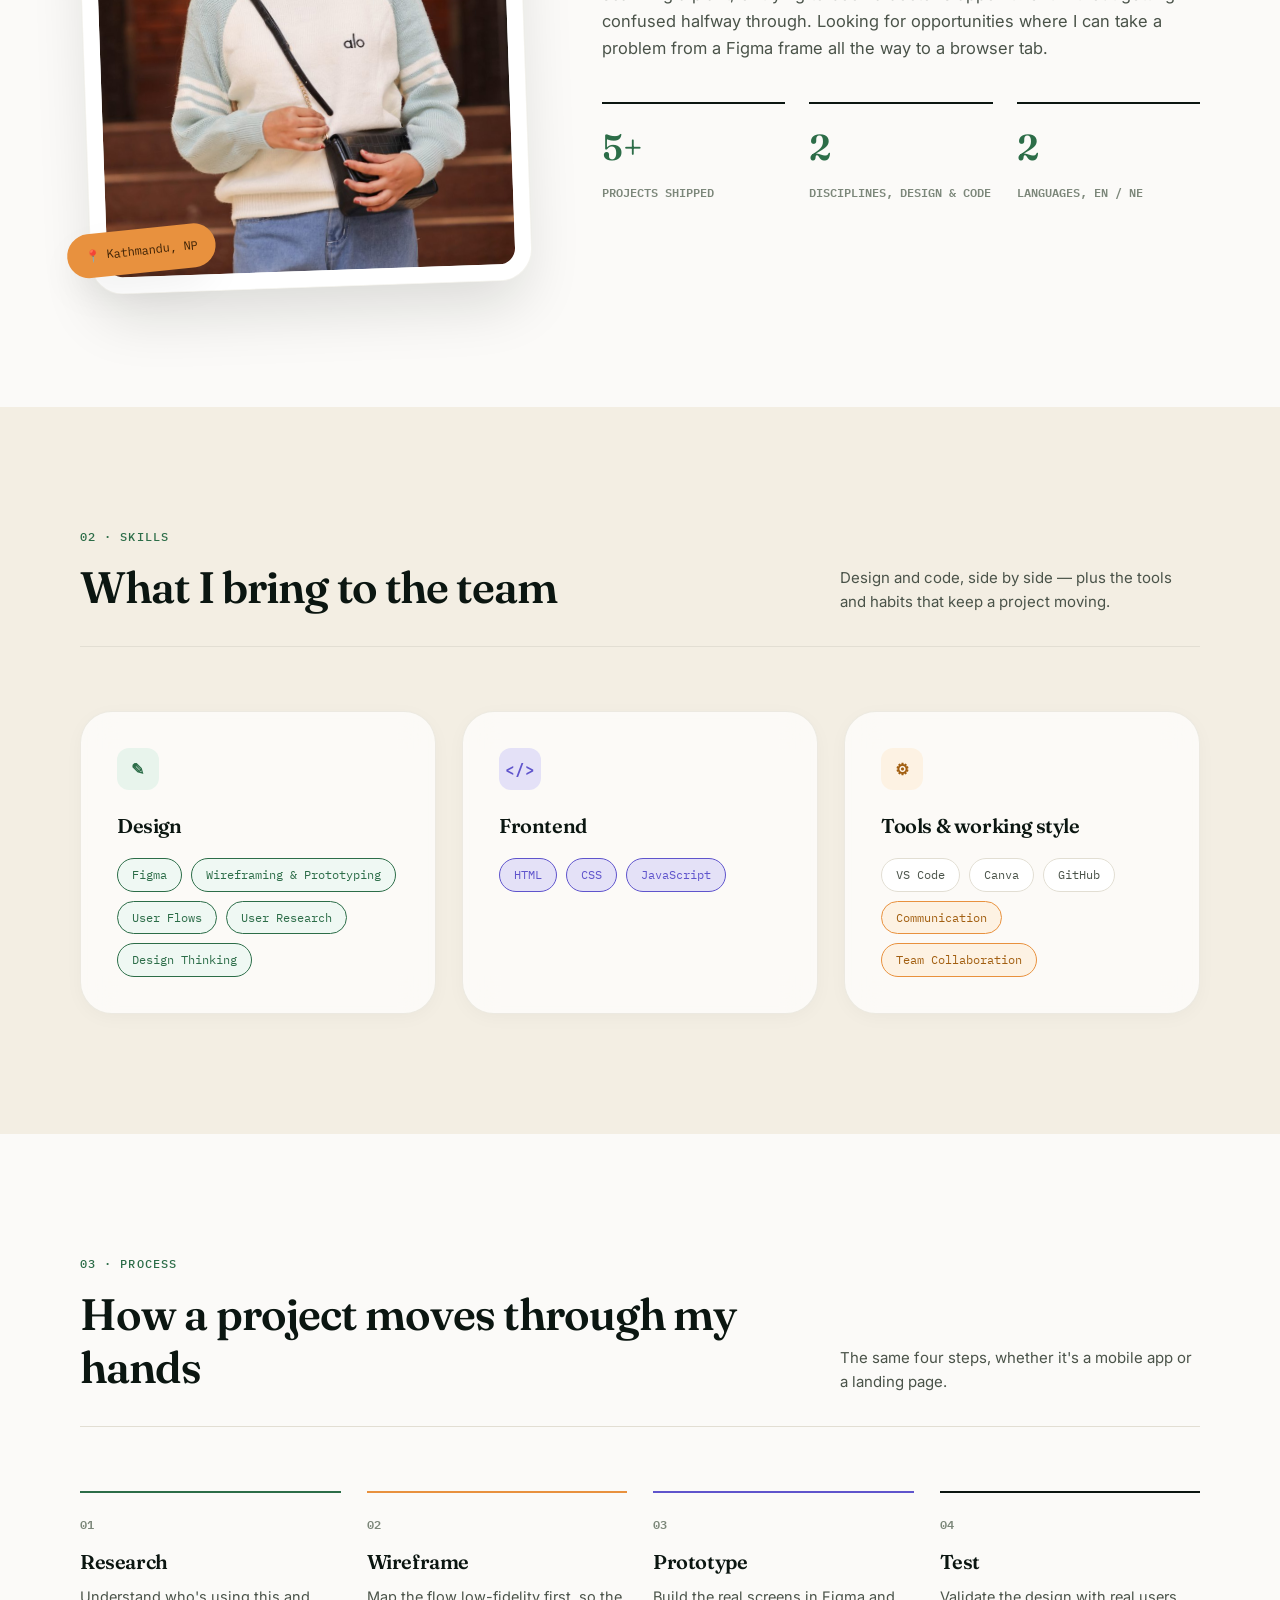
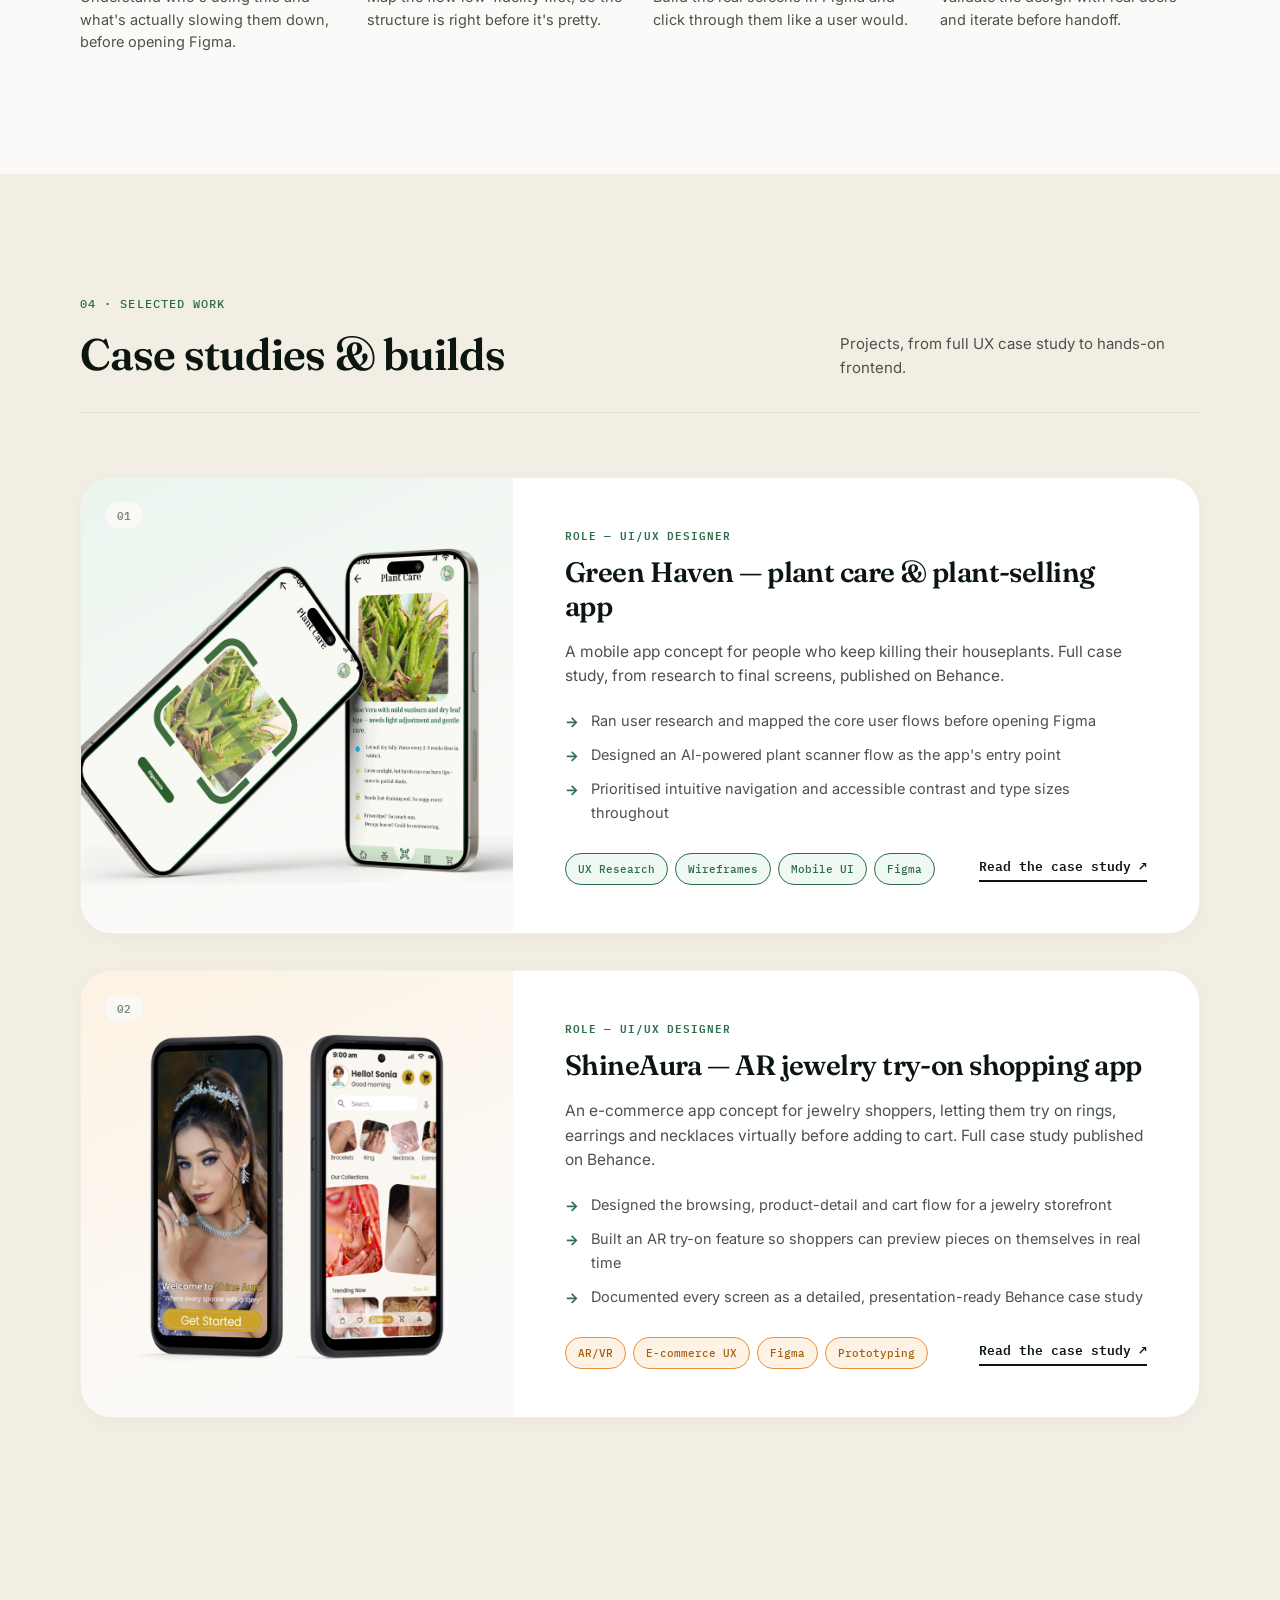
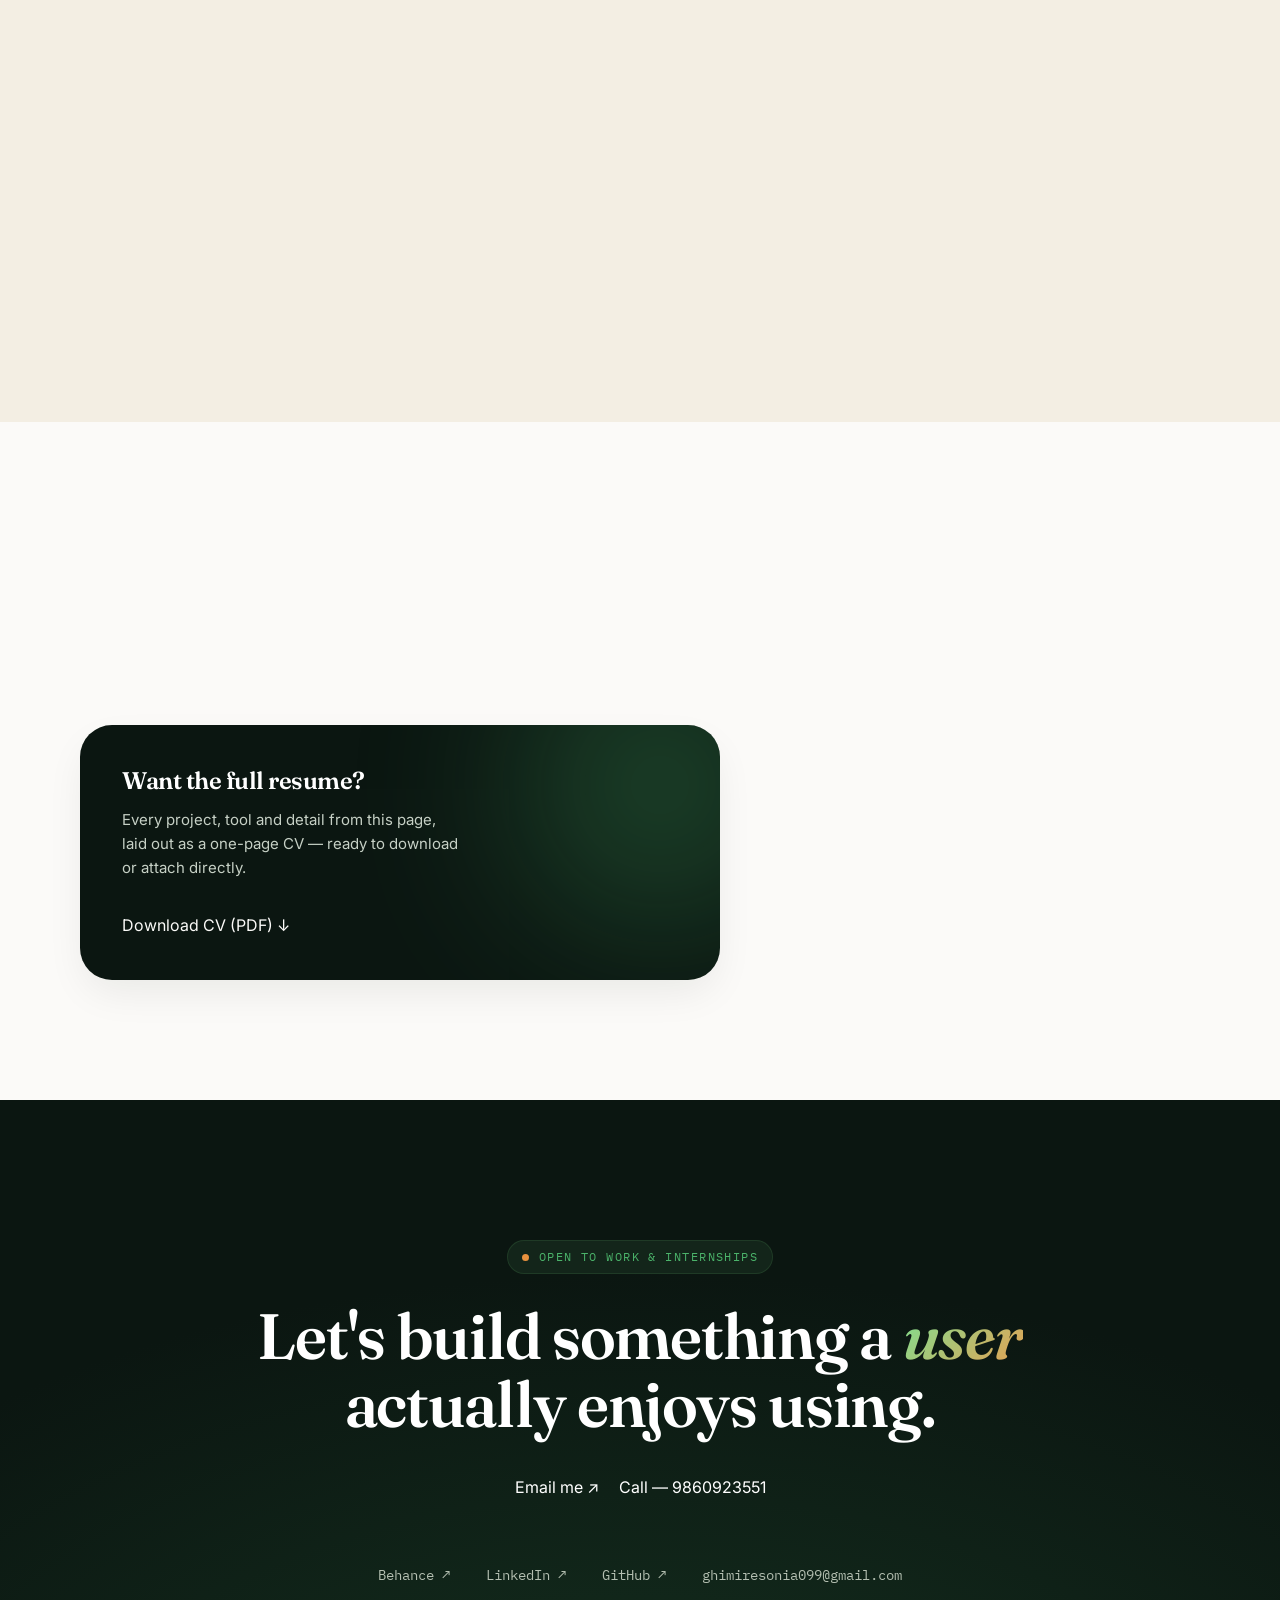
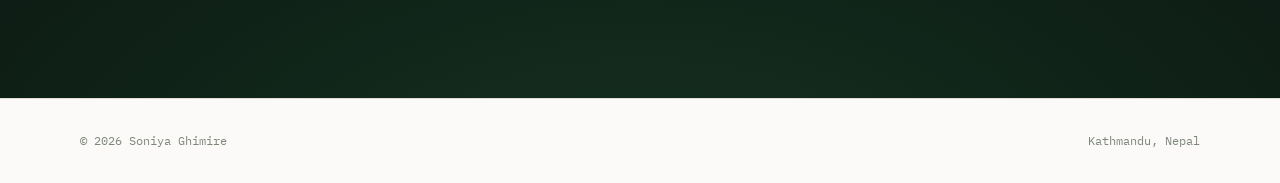
==== commit a190eee5: "Add experience section, skills, process and update styles" ====
--- a/index.html
+++ b/index.html
@@ -11,7 +11,7 @@
     href="data:image/svg+xml,%3Csvg xmlns='http://www.w3.org/2000/svg' viewBox='0 0 100 100'%3E%3Crect width='100' height='100' rx='22' fill='%23122019'/%3E%3Ctext x='50' y='66' font-family='Georgia,serif' font-size='46' font-weight='700' fill='%235FB579' text-anchor='middle'%3ESG%3C/text%3E%3C/svg%3E">
   <!-- Social share preview: add a real image (e.g. images/og-cover.jpg, ~1200x630px — a clean shot of one of your Behance covers works well)
      and uncomment these two lines so links you share on LinkedIn/WhatsApp show a proper preview card instead of a blank one. -->
-  <!-- <meta property="og:title" content="Soniya Ghimire — UI/UX & Frontend Portfolio"> -->
+  <!-- <meta property="og:title" content="Soniya Ghimire — UI/UX Portfolio"> -->
   <!-- <meta property="og:description" content="Case studies for Green Haven and ShineAura, designed in Figma and shipped in code."> -->
   <!-- <meta property="og:image" content="images/og-cover.jpg"> -->
   <!-- <meta property="og:type" content="website"> -->
@@ -32,6 +32,7 @@
         <li><a href="#about">About</a></li>
         <li><a href="#skills">Skills</a></li>
         <li><a href="#work">Work</a></li>
+        <li><a href="#experience">Experience</a></li>
         <li><a href="#resume">Resume</a></li>
       </ul>
       <a class="nav-cta" href="#contact">Let's talk →</a>
--- a/portfolio.css
+++ b/portfolio.css
@@ -540,3 +540,21 @@
   .badge-bottom{left:-10px; bottom: 10px;}
   .section-head{margin-bottom:44px;}
 }
+/* ================= EXPERIENCE ================= */
+.exp-card{
+  background:var(--paper-card); border:1px solid var(--line); border-left:4px solid var(--emerald);
+  border-radius:18px; padding:36px; display:grid; grid-template-columns:0.7fr 1.3fr; gap:40px;
+}
+.exp-meta .mono{font-size:12px; color:var(--emerald); display:block; margin-bottom:10px;}
+.exp-meta h3{font-size:22px; margin-bottom:6px;}
+.exp-meta p{color:var(--text-soft); font-size:14.5px; margin:0 0 4px;}
+.exp-badge{
+  display:inline-block; margin-top:14px; font-family:'IBM Plex Mono',monospace; font-size:12px;
+  padding:6px 12px; border-radius:30px; background:#E7F2EA; color:var(--emerald); border:1px solid var(--emerald);
+}
+.exp-projects{list-style:none; margin:0; padding:0; display:flex; flex-direction:column; gap:16px;}
+.exp-projects li{padding-bottom:16px; border-bottom:1px solid var(--line);}
+.exp-projects li:last-child{border-bottom:0; padding-bottom:0;}
+.exp-projects h4{font-family:'Inter',sans-serif; font-size:15px; font-weight:600; margin:0 0 4px;}
+.exp-projects p{font-size:14px; color:var(--text-soft); margin:0;}
+@media (max-width:980px){ .exp-card{grid-template-columns:1fr; gap:24px;} }
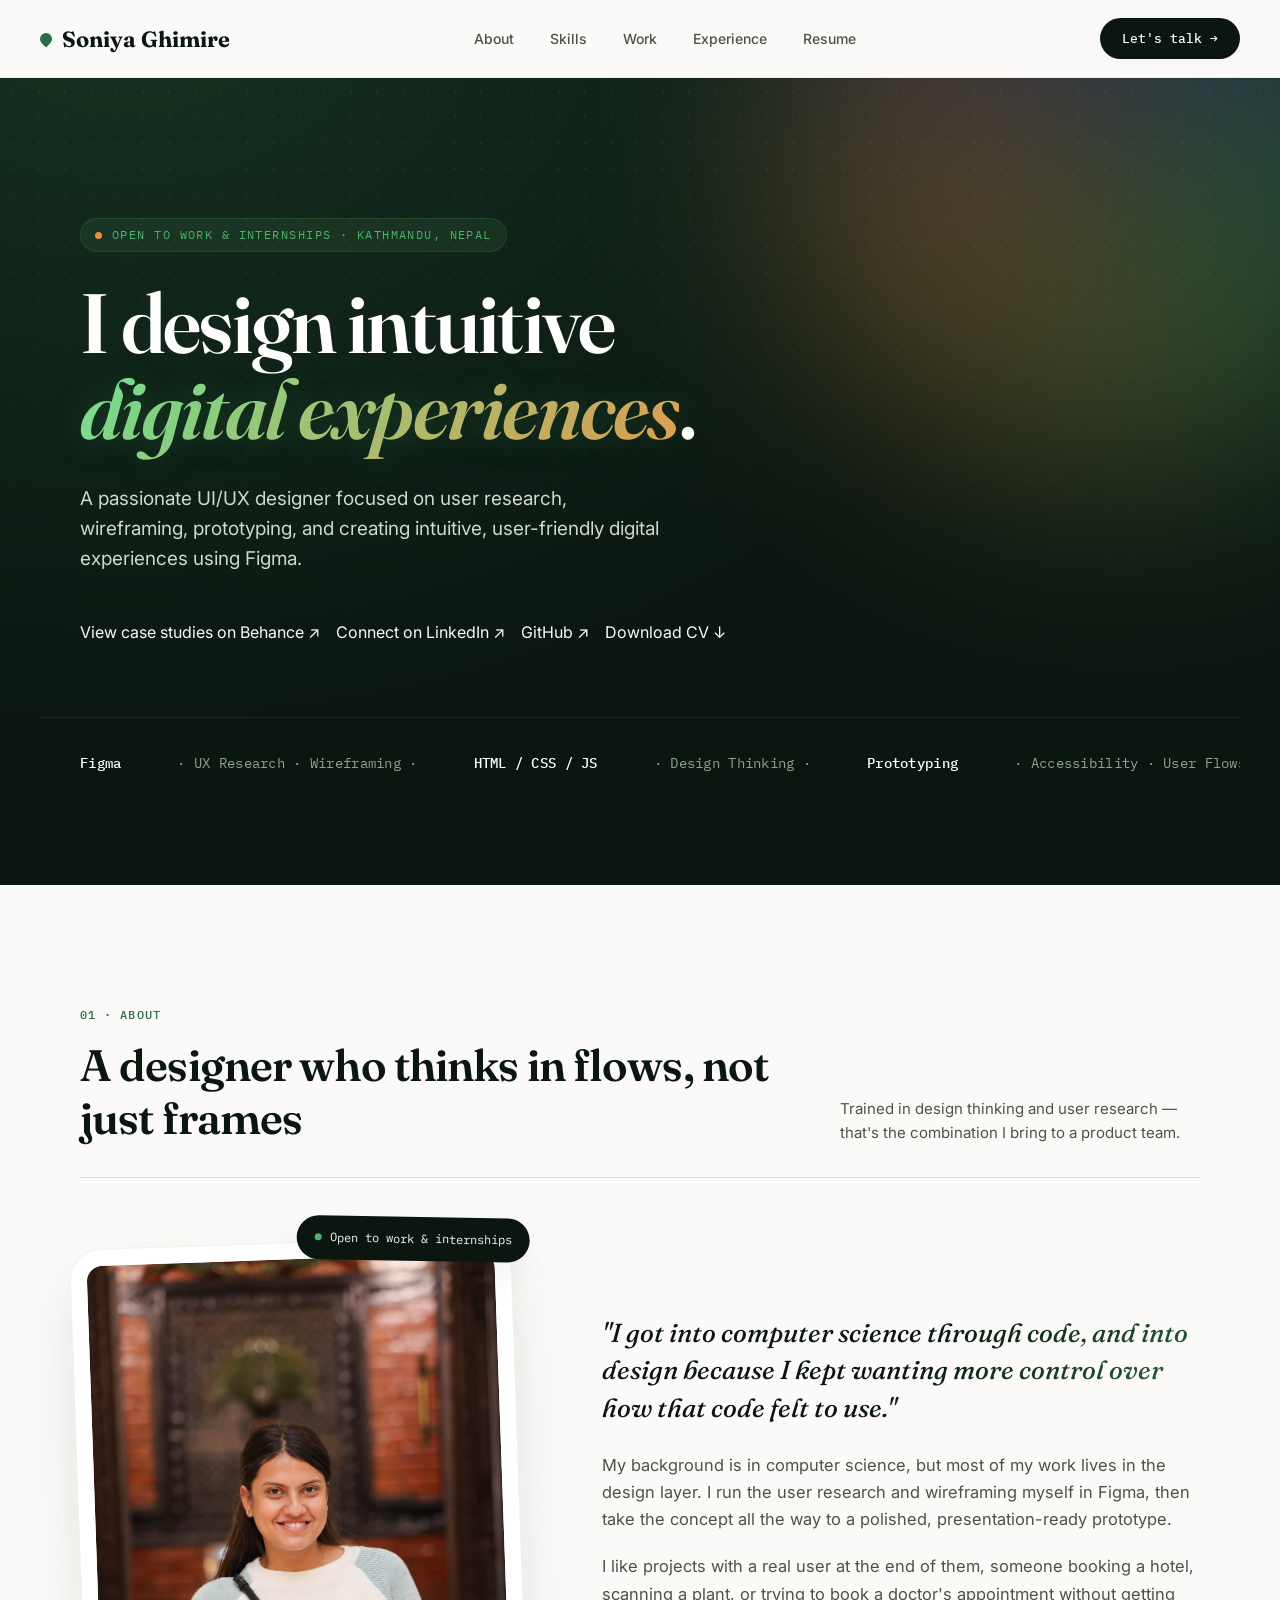
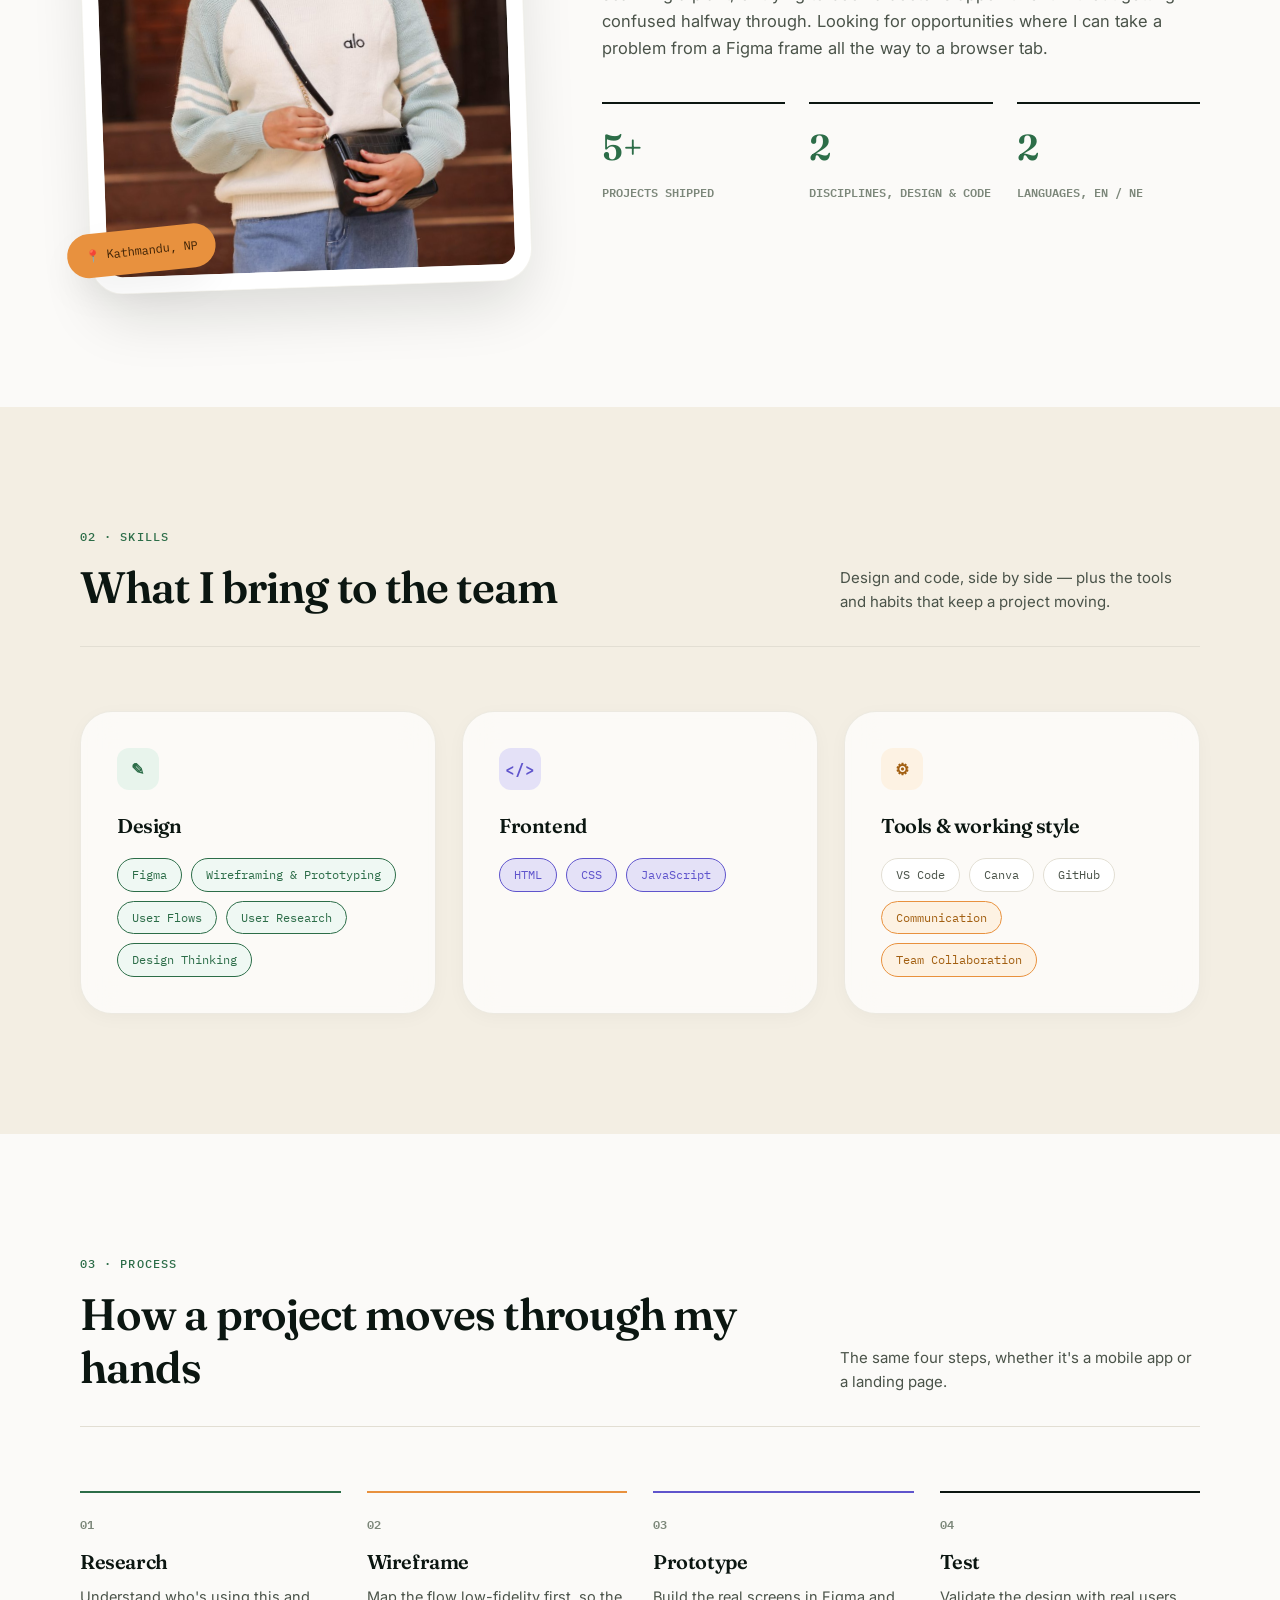
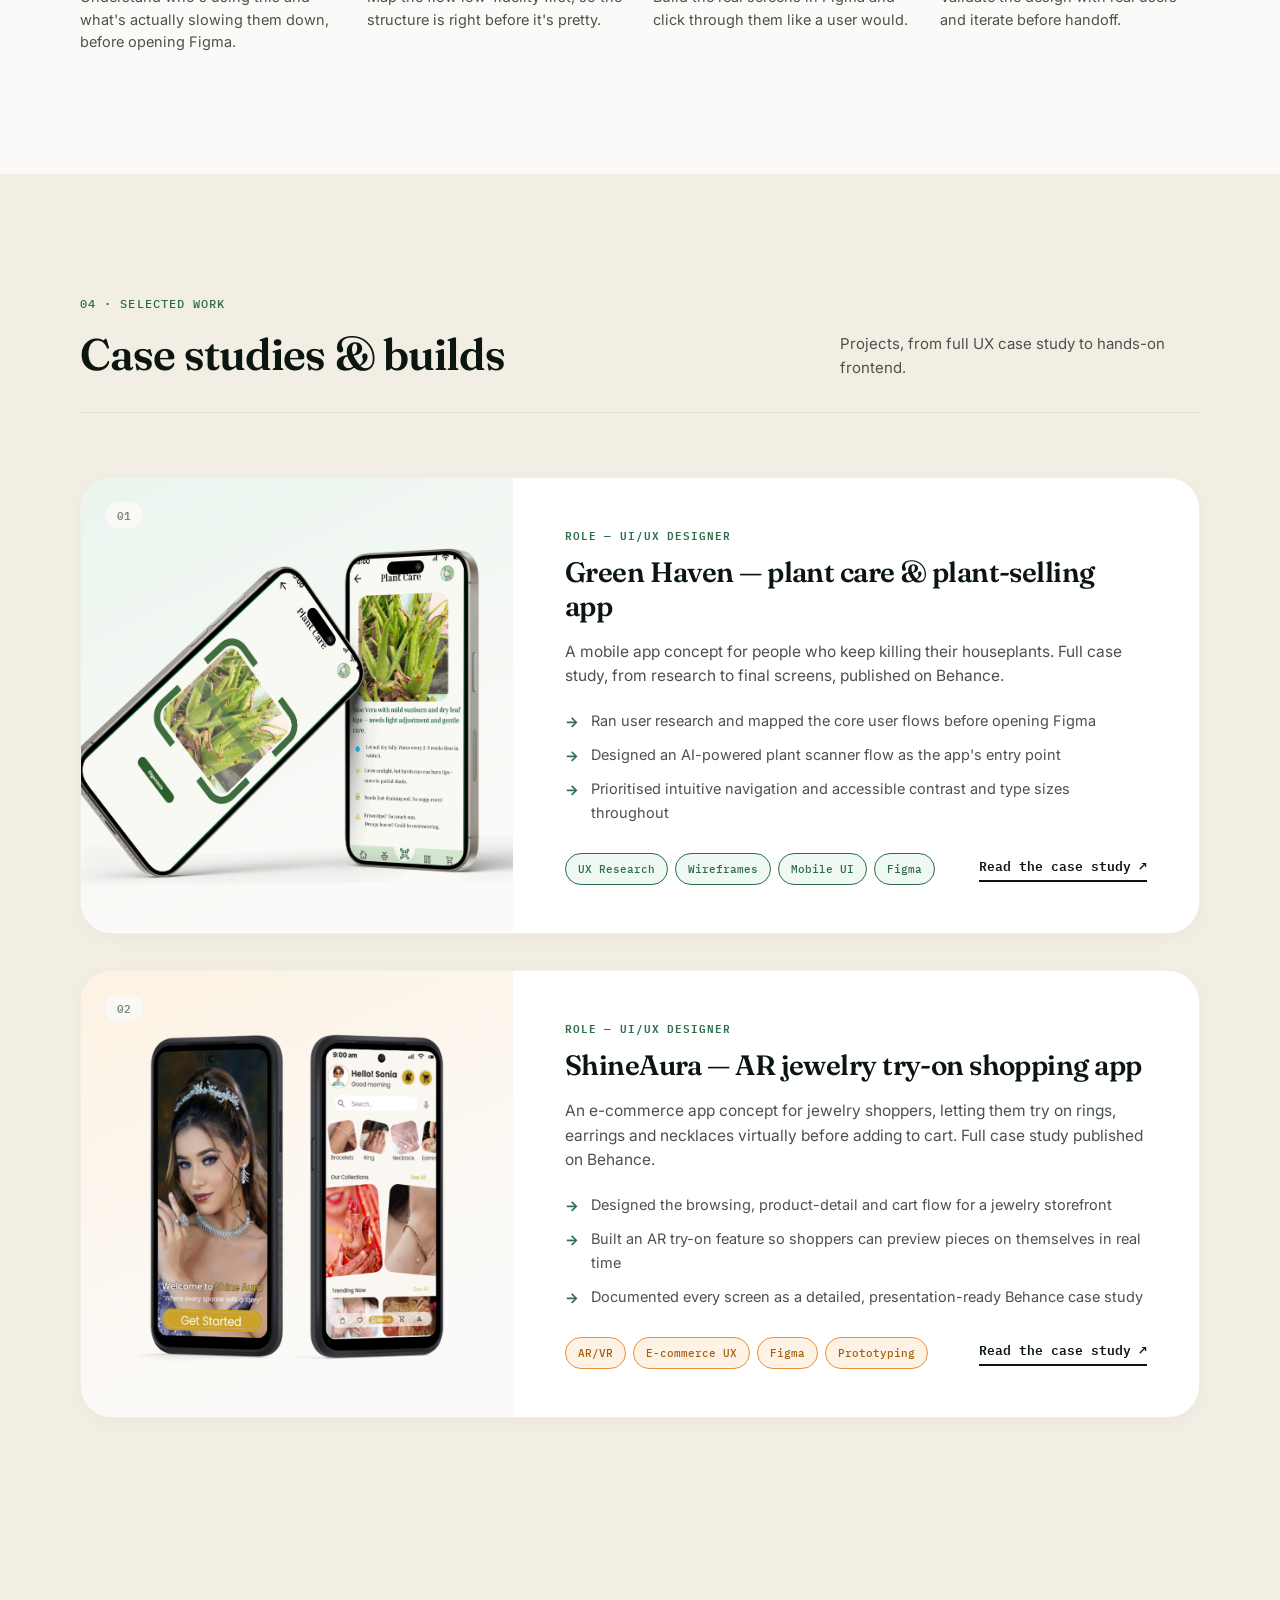
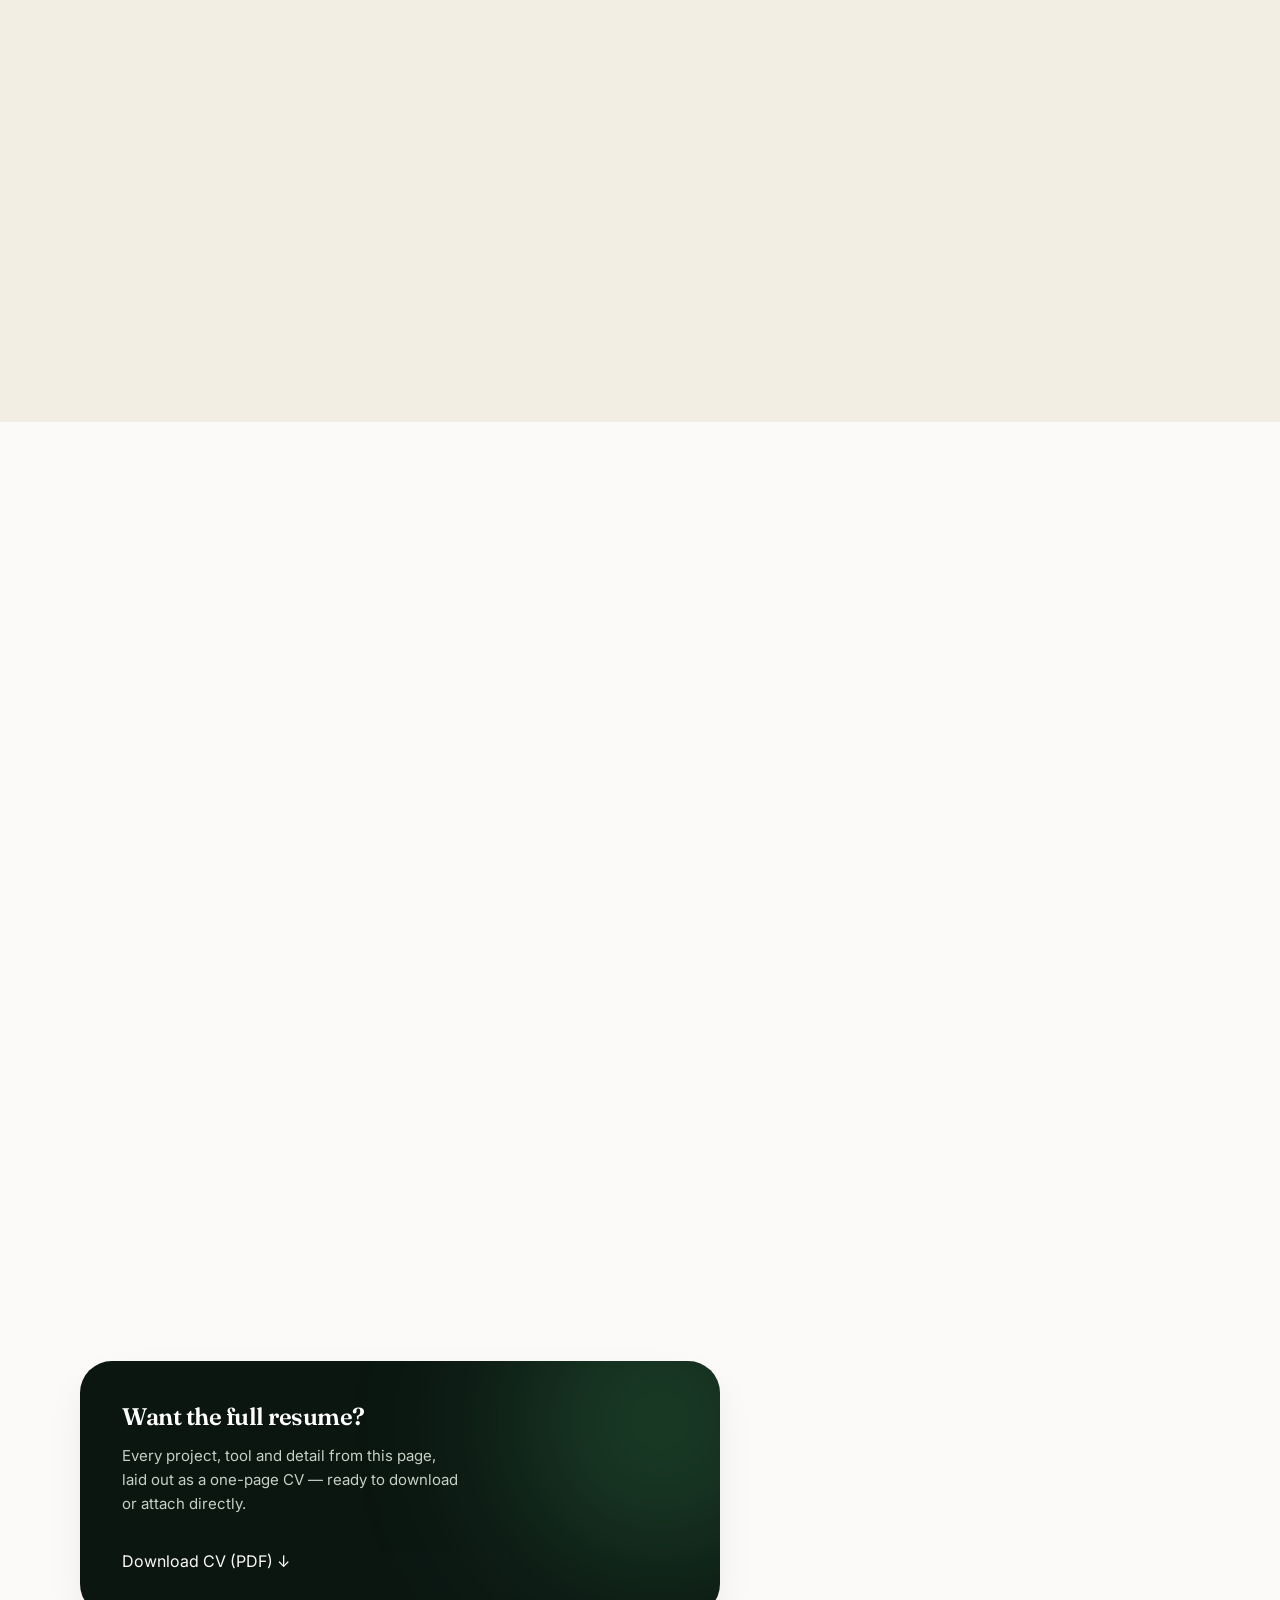
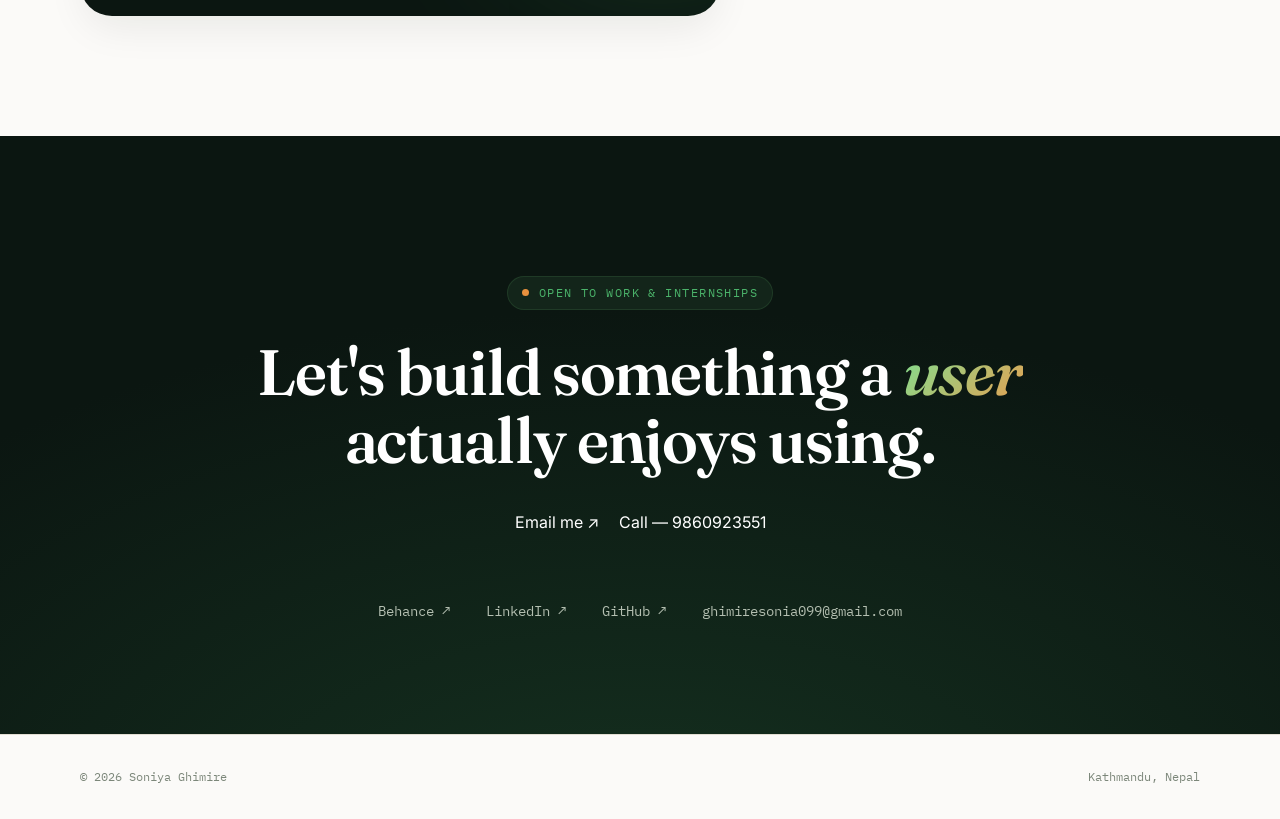
==== commit 7d3bfa6c: "Simplify experience section" ====
--- a/index.html
+++ b/index.html
@@ -310,6 +310,27 @@
         </div>
       </div>
     </section>
+        <!-- ================= EXPERIENCE ================= -->
+    <section class="section-pad" id="experience">
+      <div class="wrap">
+        <div class="section-head reveal">
+          <div>
+            <span class="section-tag">05 · Experience</span>
+            <h2>Internship experience</h2>
+          </div>
+          <p>Hands-on experience as a UI/UX design intern.</p>
+        </div>
+
+        <div class="exp-card exp-single reveal">
+          <div class="exp-meta">
+            <span class="mono">Aug 2026 — Nov 2026</span>
+            <h3>UI/UX Design Intern</h3>
+            <p>Nandi Solutions · Kathmandu, Nepal</p>
+            <span class="exp-badge">3 months</span>
+          </div>
+        </div>
+      </div>
+    </section>
 
     <!-- ================= RESUME ================= -->
     <section class="section-pad" id="resume">
--- a/portfolio.css
+++ b/portfolio.css
@@ -558,3 +558,4 @@
 .exp-projects h4{font-family:'Inter',sans-serif; font-size:15px; font-weight:600; margin:0 0 4px;}
 .exp-projects p{font-size:14px; color:var(--text-soft); margin:0;}
 @media (max-width:980px){ .exp-card{grid-template-columns:1fr; gap:24px;} }
+.exp-single{grid-template-columns:1fr;}
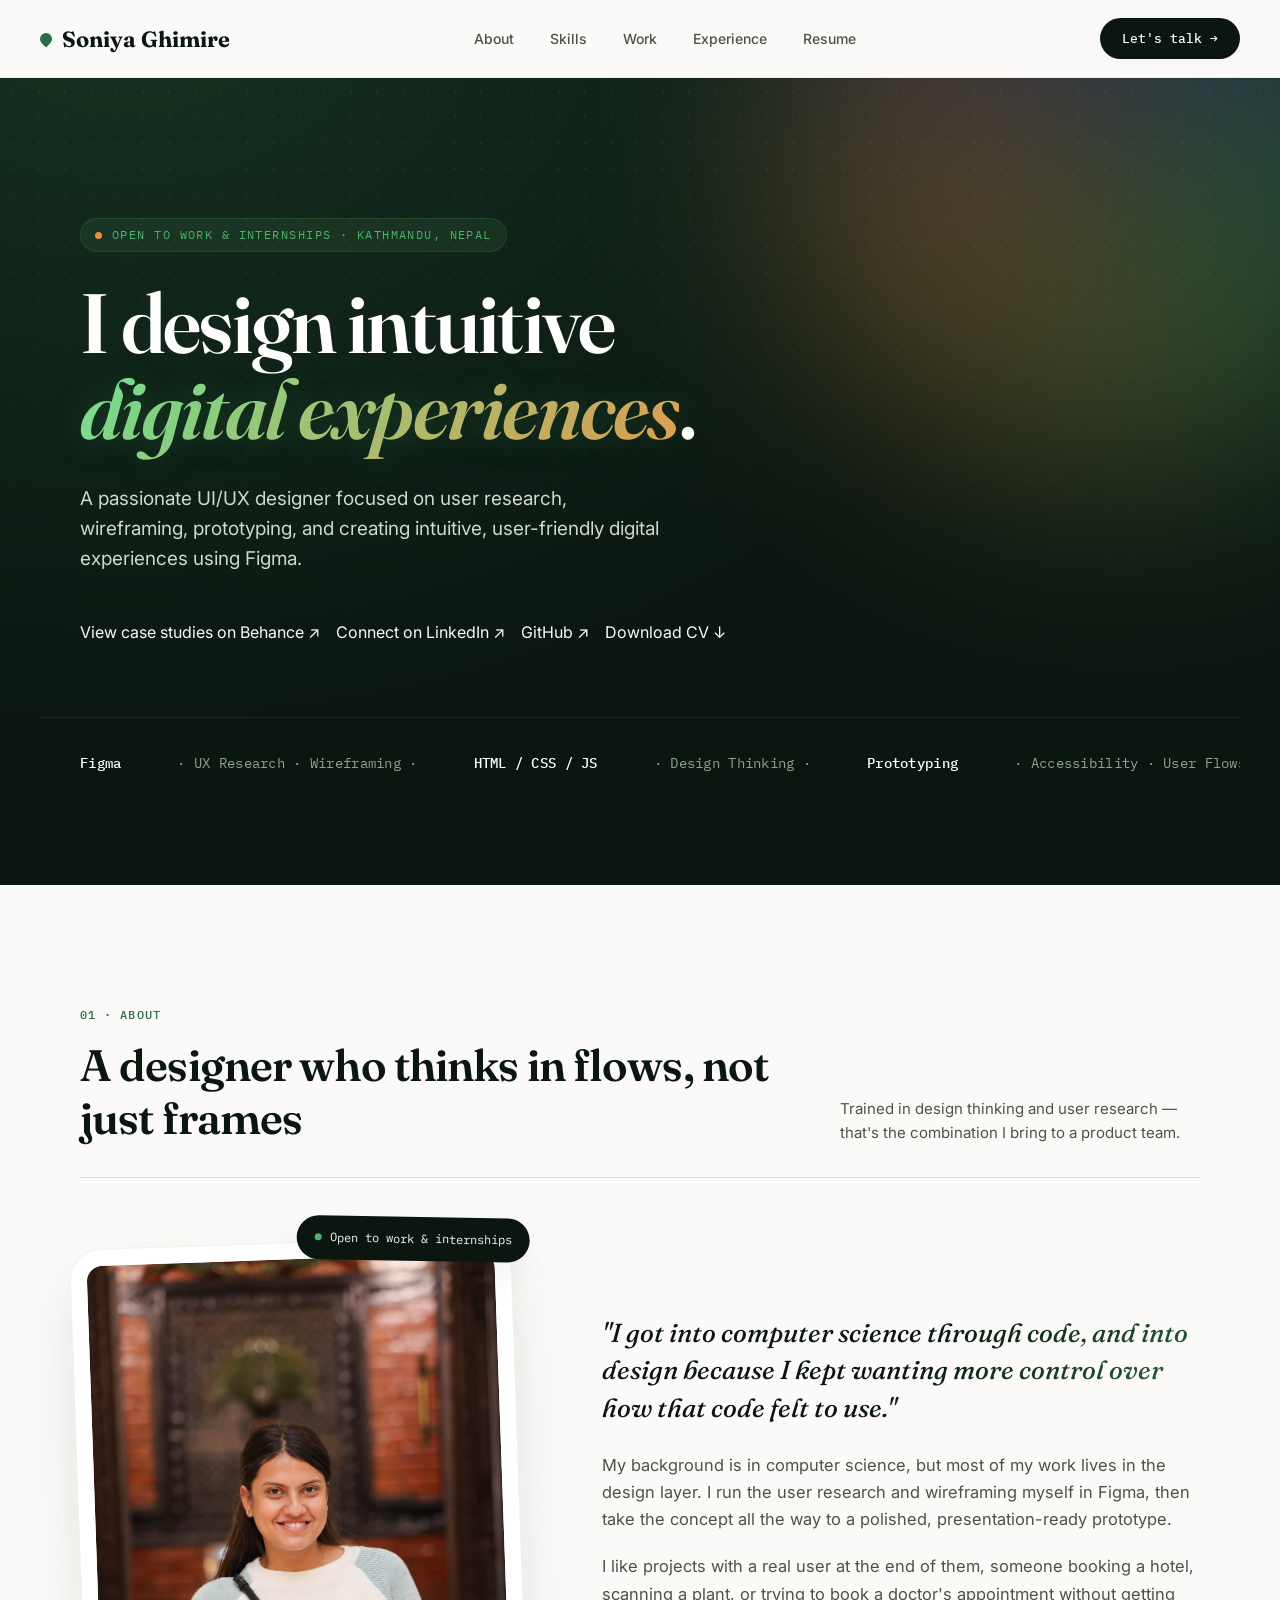
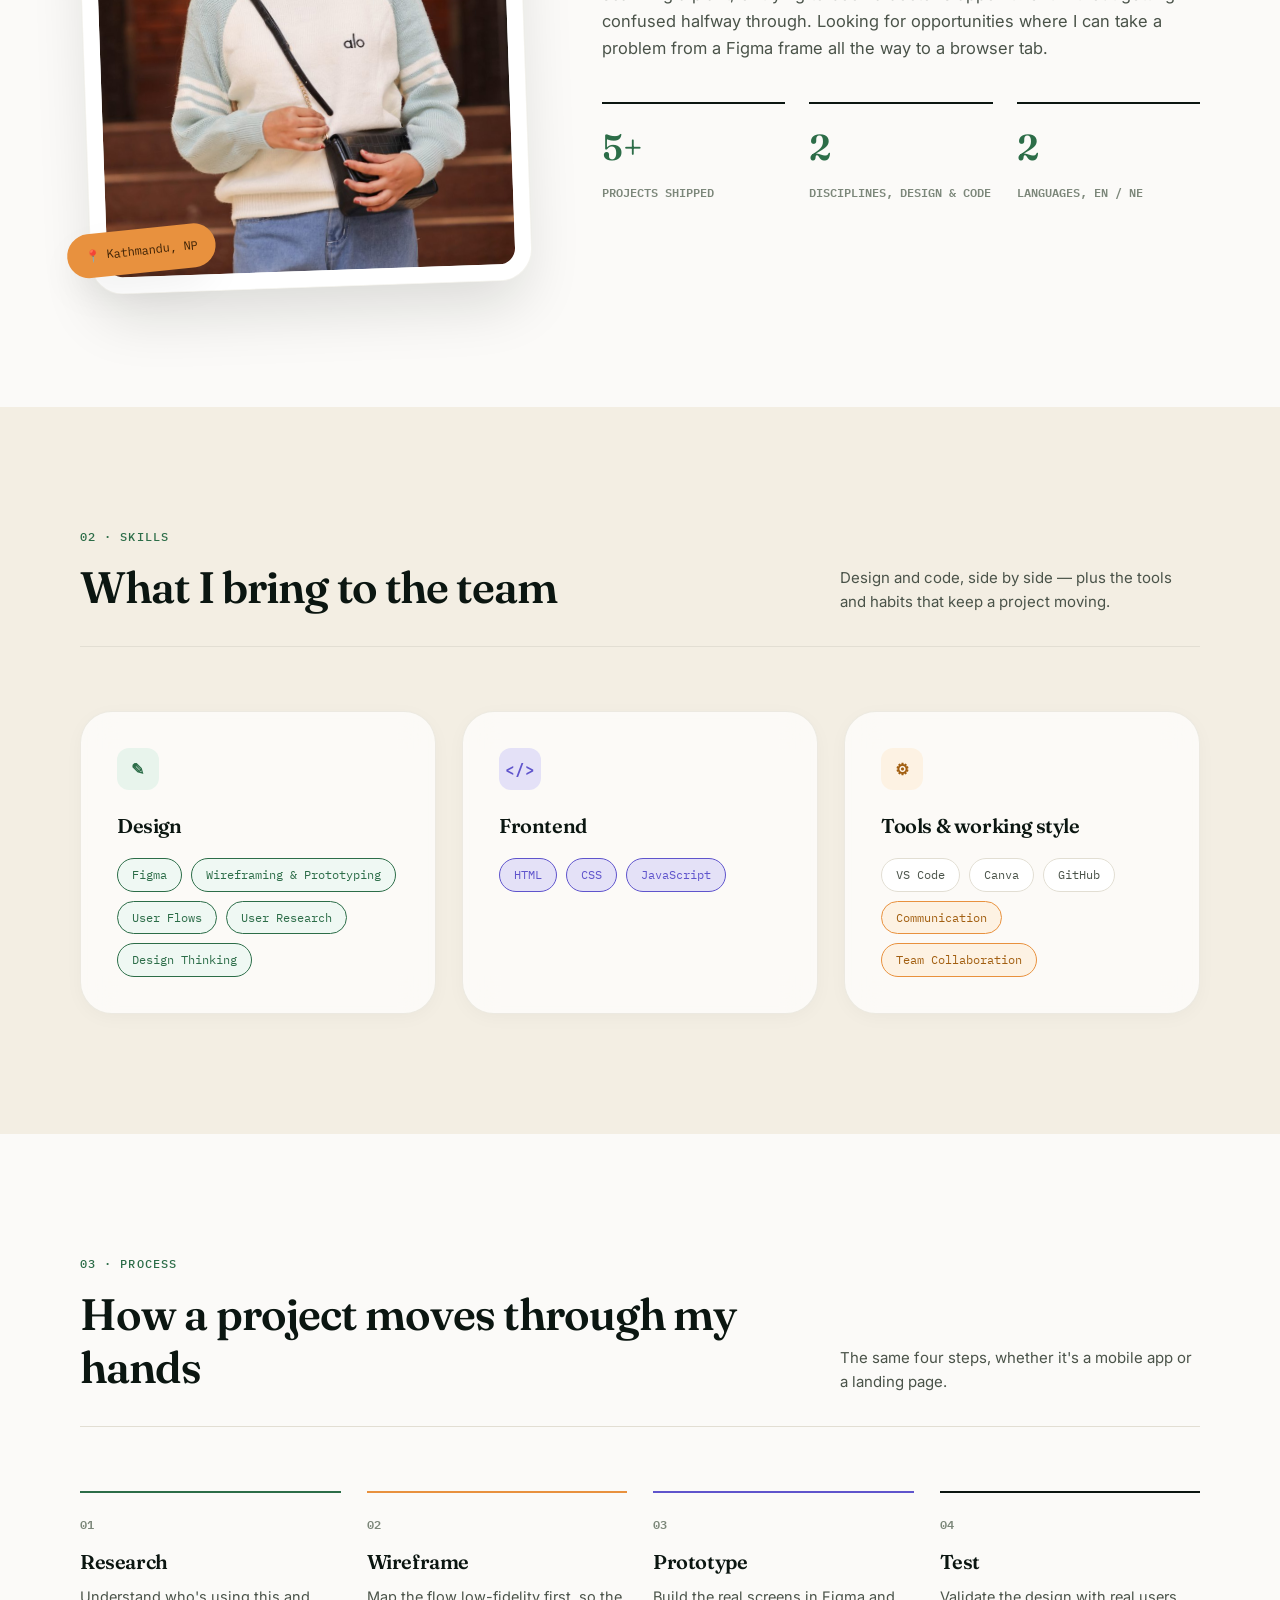
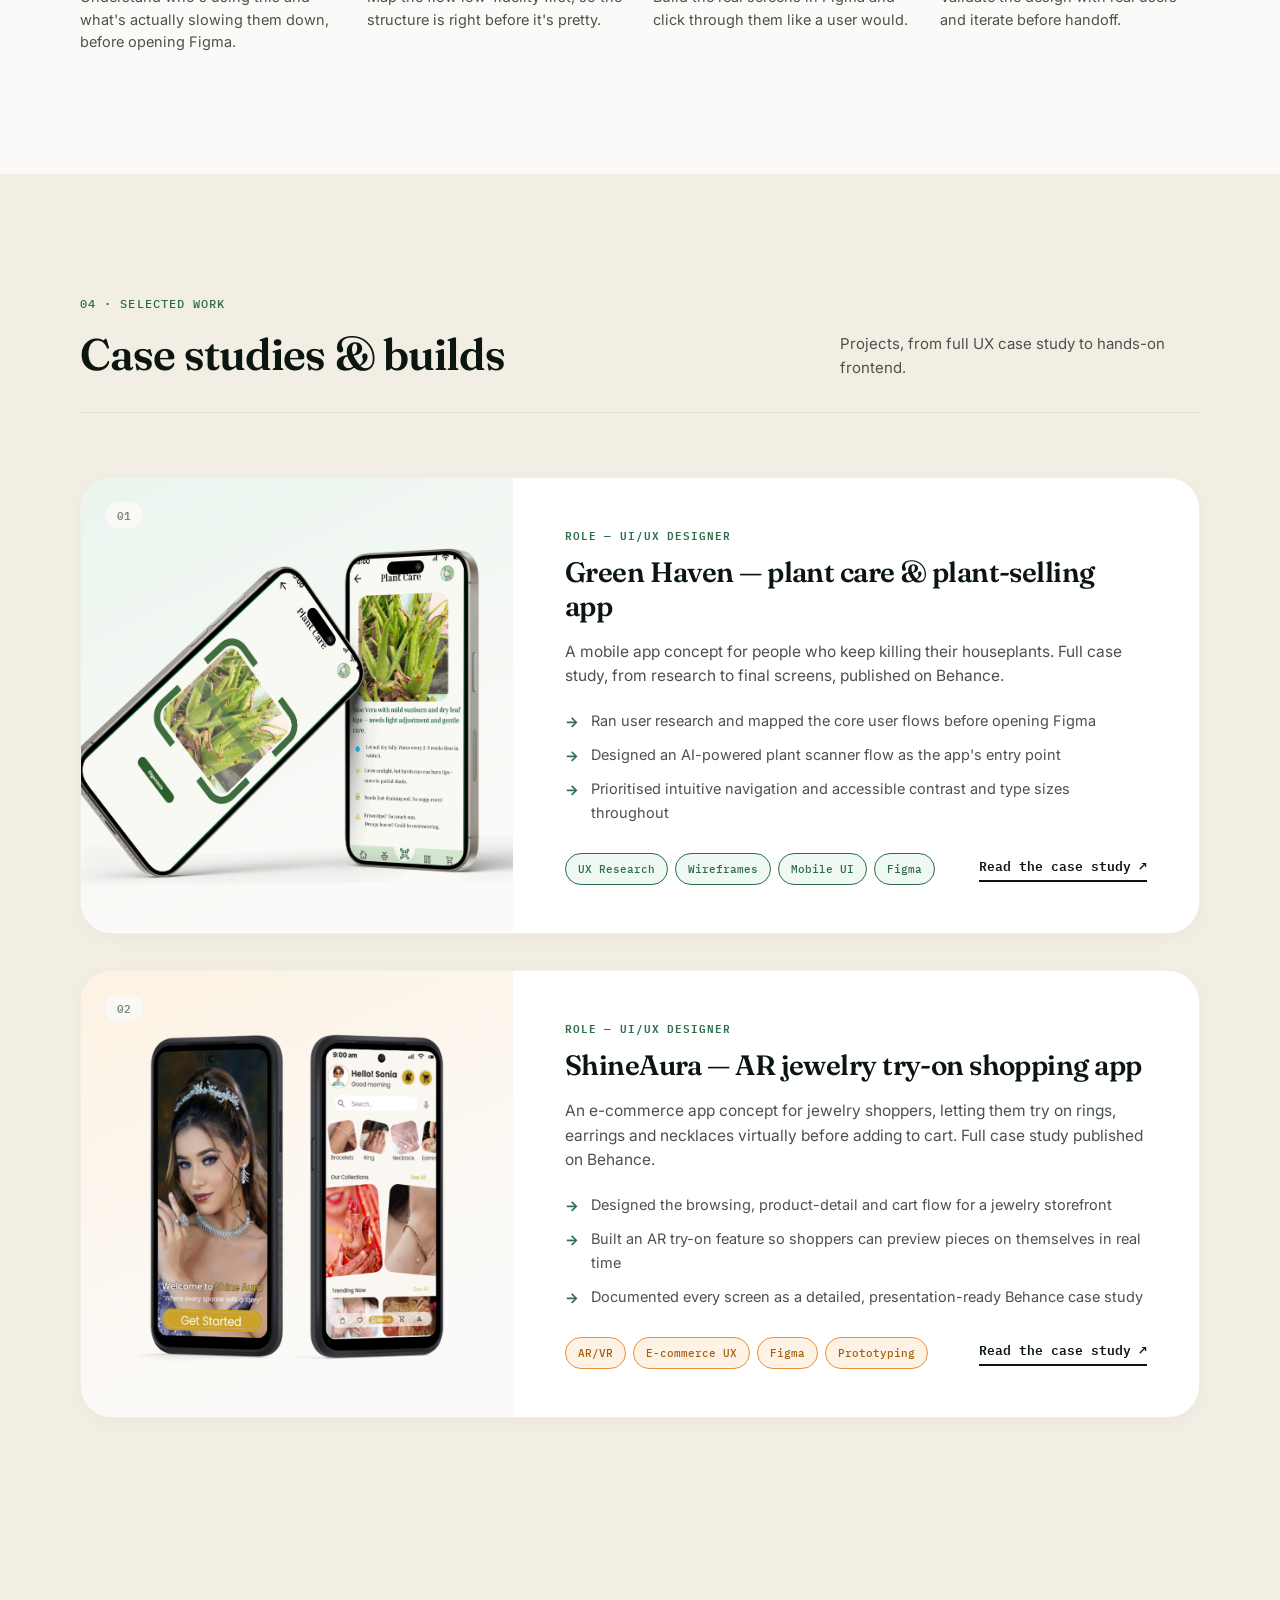
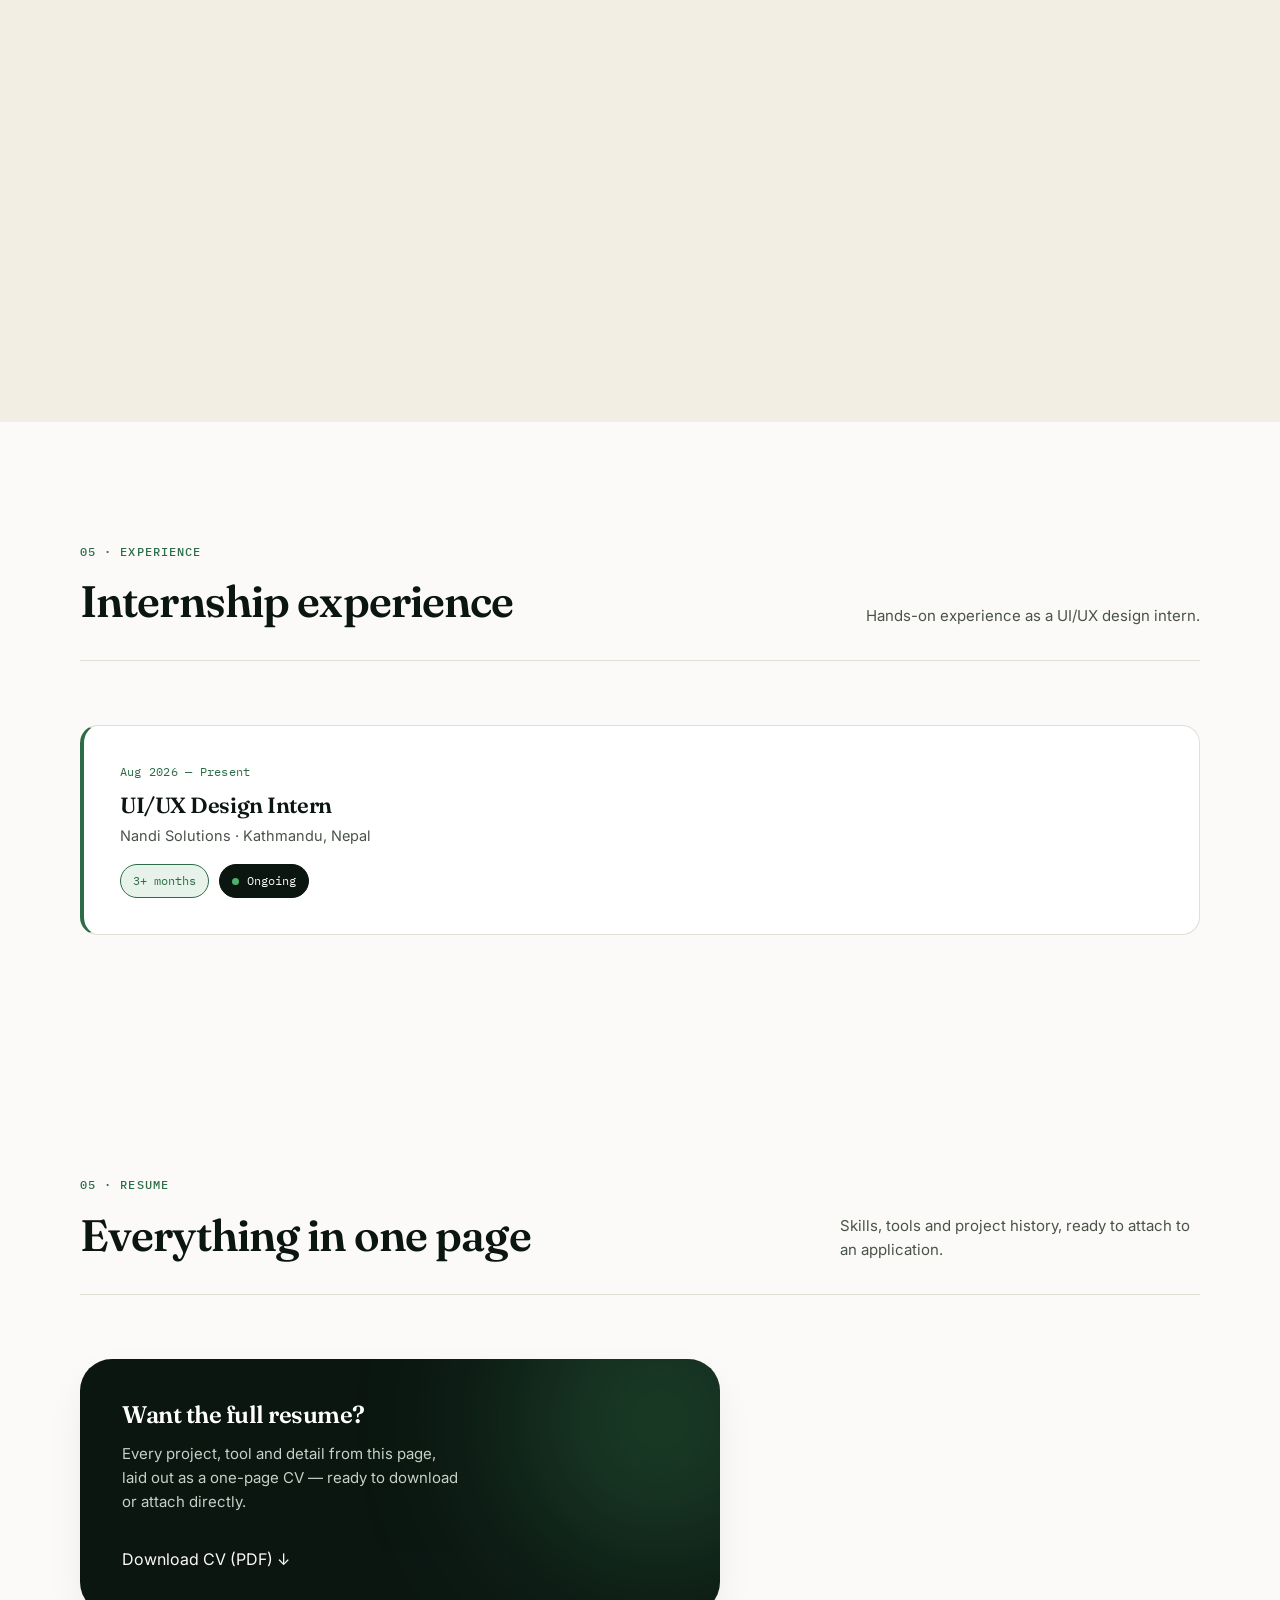
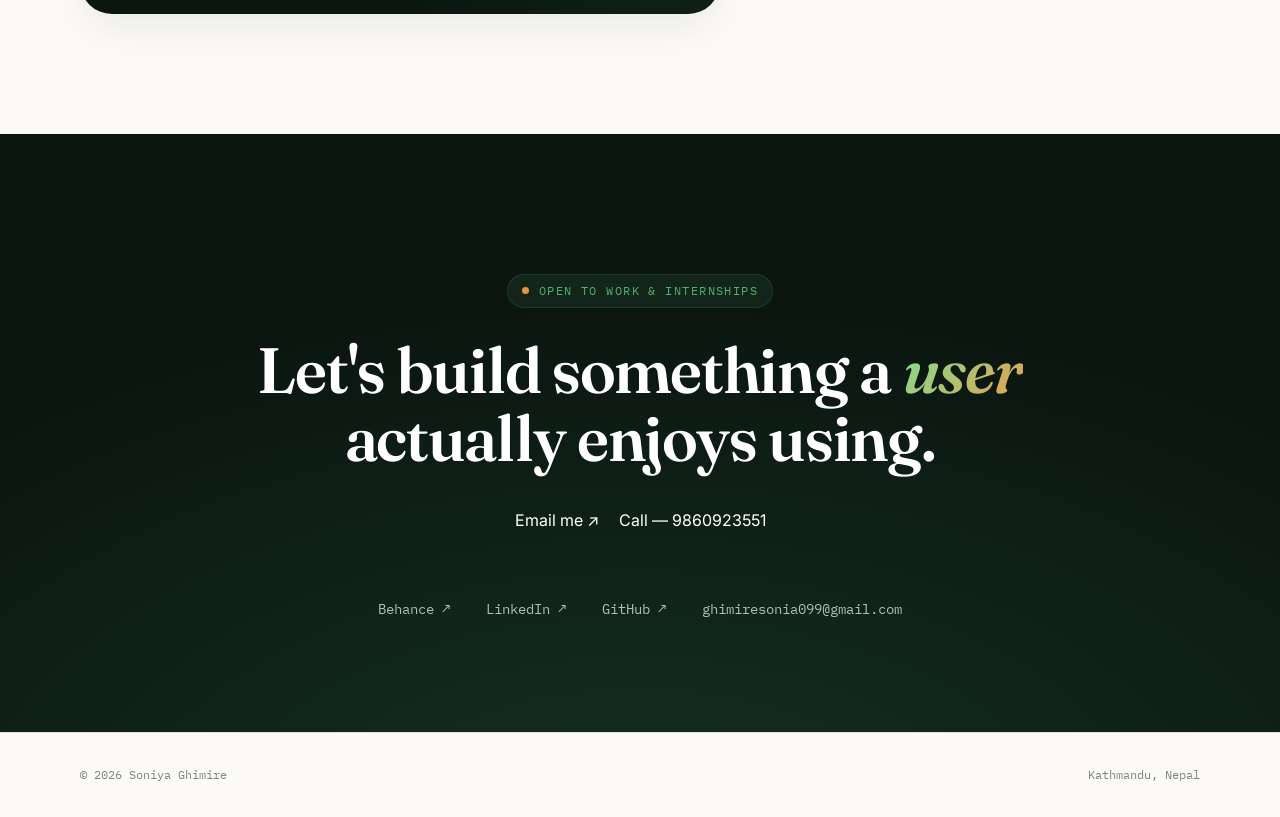
==== commit 584bbb09: "Update experience badges" ====
--- a/index.html
+++ b/index.html
@@ -321,12 +321,18 @@
           <p>Hands-on experience as a UI/UX design intern.</p>
         </div>
 
-        <div class="exp-card exp-single reveal">
+                <div class="exp-card exp-single reveal">
           <div class="exp-meta">
-            <span class="mono">Aug 2026 — Nov 2026</span>
+            <span class="mono">Aug 2026 — Present</span>
             <h3>UI/UX Design Intern</h3>
             <p>Nandi Solutions · Kathmandu, Nepal</p>
-            <span class="exp-badge">3 months</span>
+            <div class="exp-badges">
+              <span class="exp-badge">3+ months</span>
+              <span class="exp-badge exp-badge-live"><i></i>Ongoing</span>
+            </div>
+          </div>
+        </div>
+
           </div>
         </div>
       </div>
--- a/portfolio.css
+++ b/portfolio.css
@@ -558,4 +558,14 @@
 .exp-projects h4{font-family:'Inter',sans-serif; font-size:15px; font-weight:600; margin:0 0 4px;}
 .exp-projects p{font-size:14px; color:var(--text-soft); margin:0;}
 @media (max-width:980px){ .exp-card{grid-template-columns:1fr; gap:24px;} }
-.exp-single{grid-template-columns:1fr;}+.exp-single{grid-template-columns:1fr;}
+.exp-badges{display:flex; flex-wrap:wrap; gap:10px; margin-top:16px;}
+.exp-badges .exp-badge{margin-top:0;}
+.exp-badge-live{
+  display:inline-flex; align-items:center; gap:8px;
+  background:var(--ink); color:var(--paper); border-color:var(--ink);
+}
+.exp-badge-live i{
+  width:7px; height:7px; border-radius:50%; background:var(--emerald-bright);
+  animation:indicatorPulse 2s infinite;
+}
